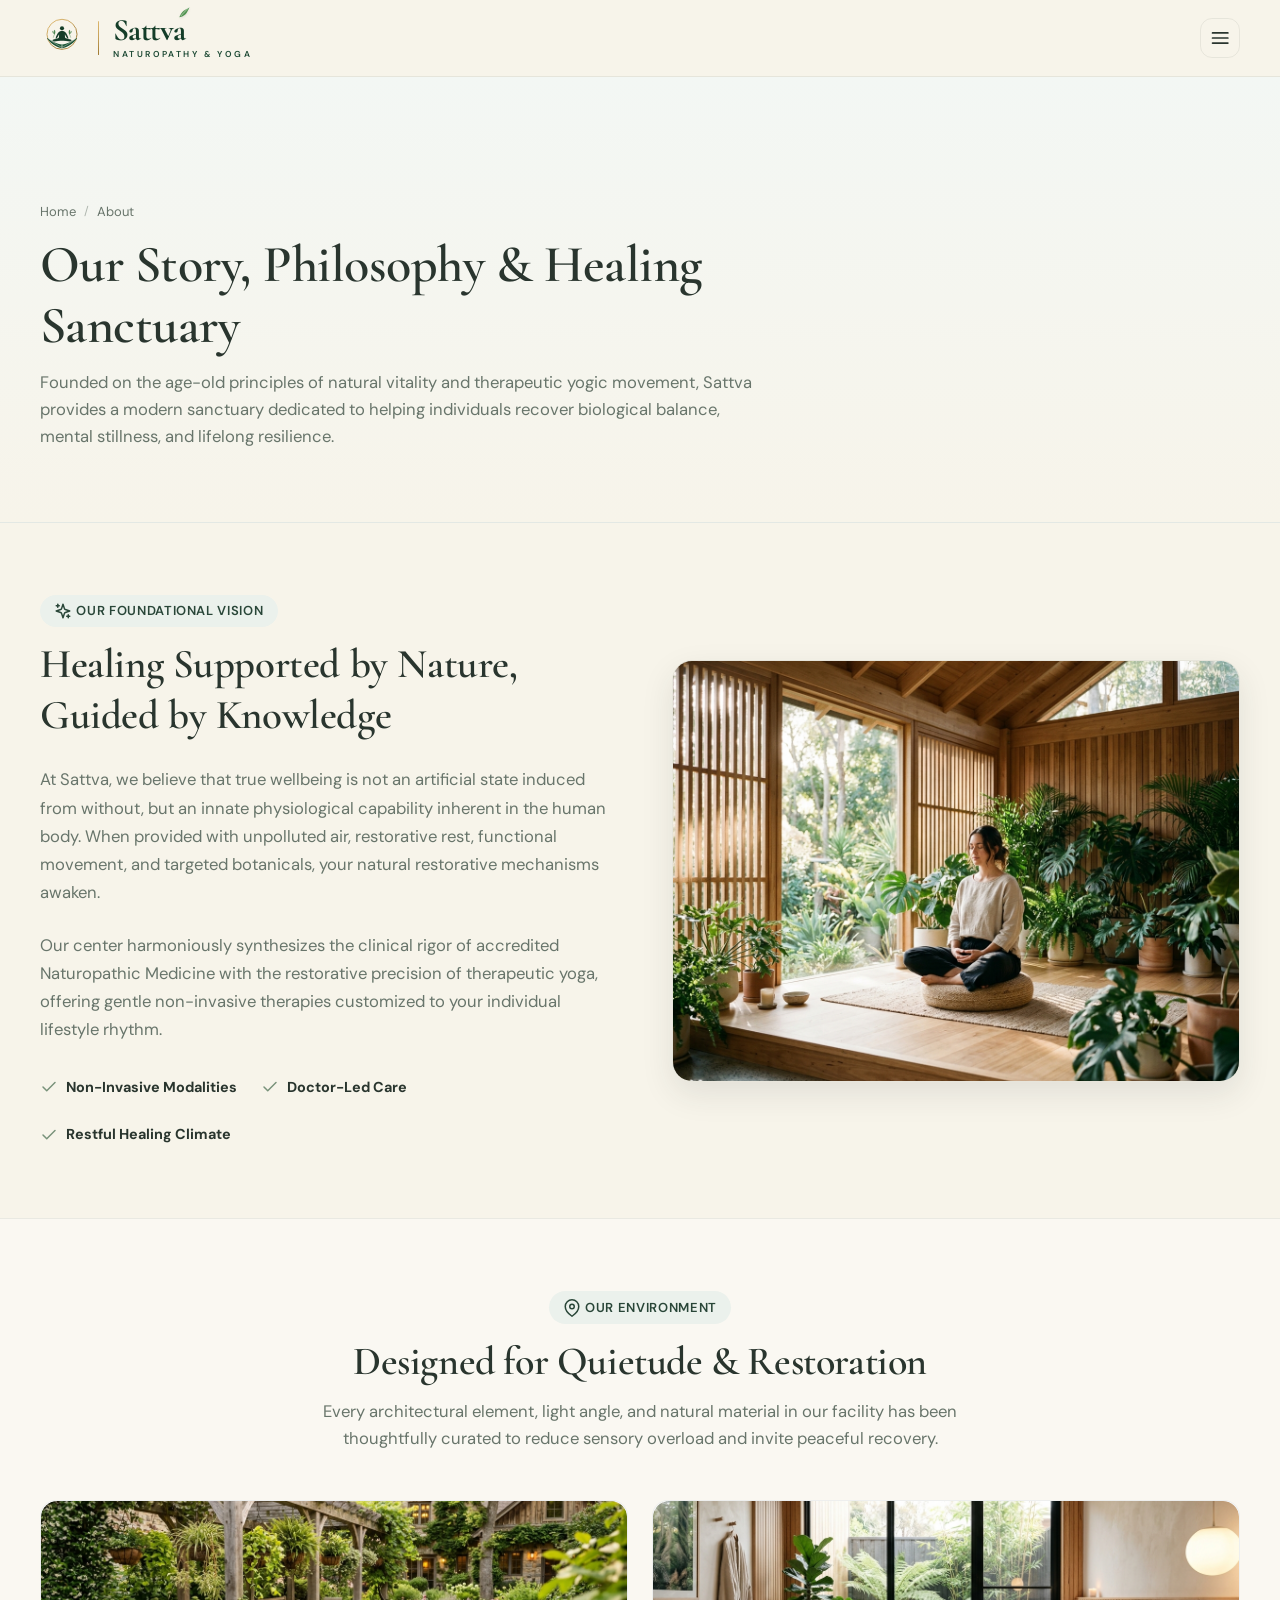
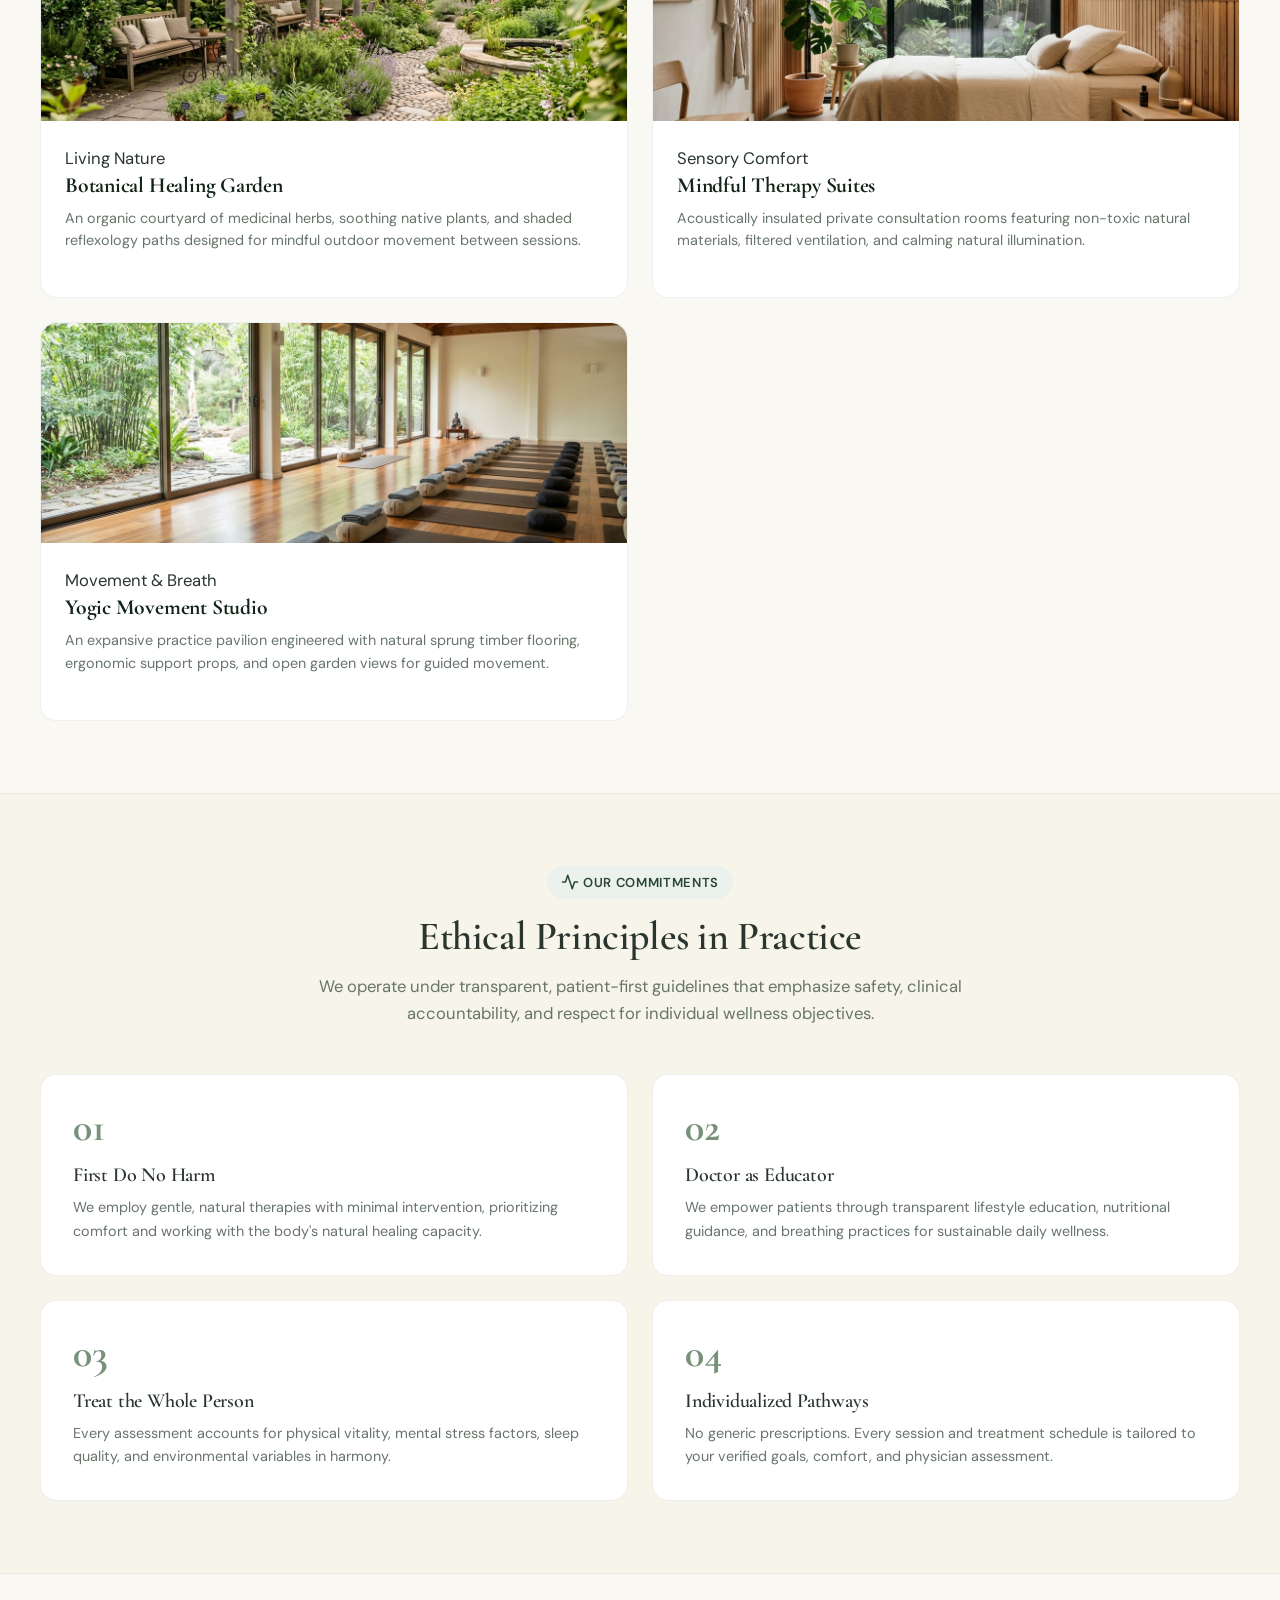
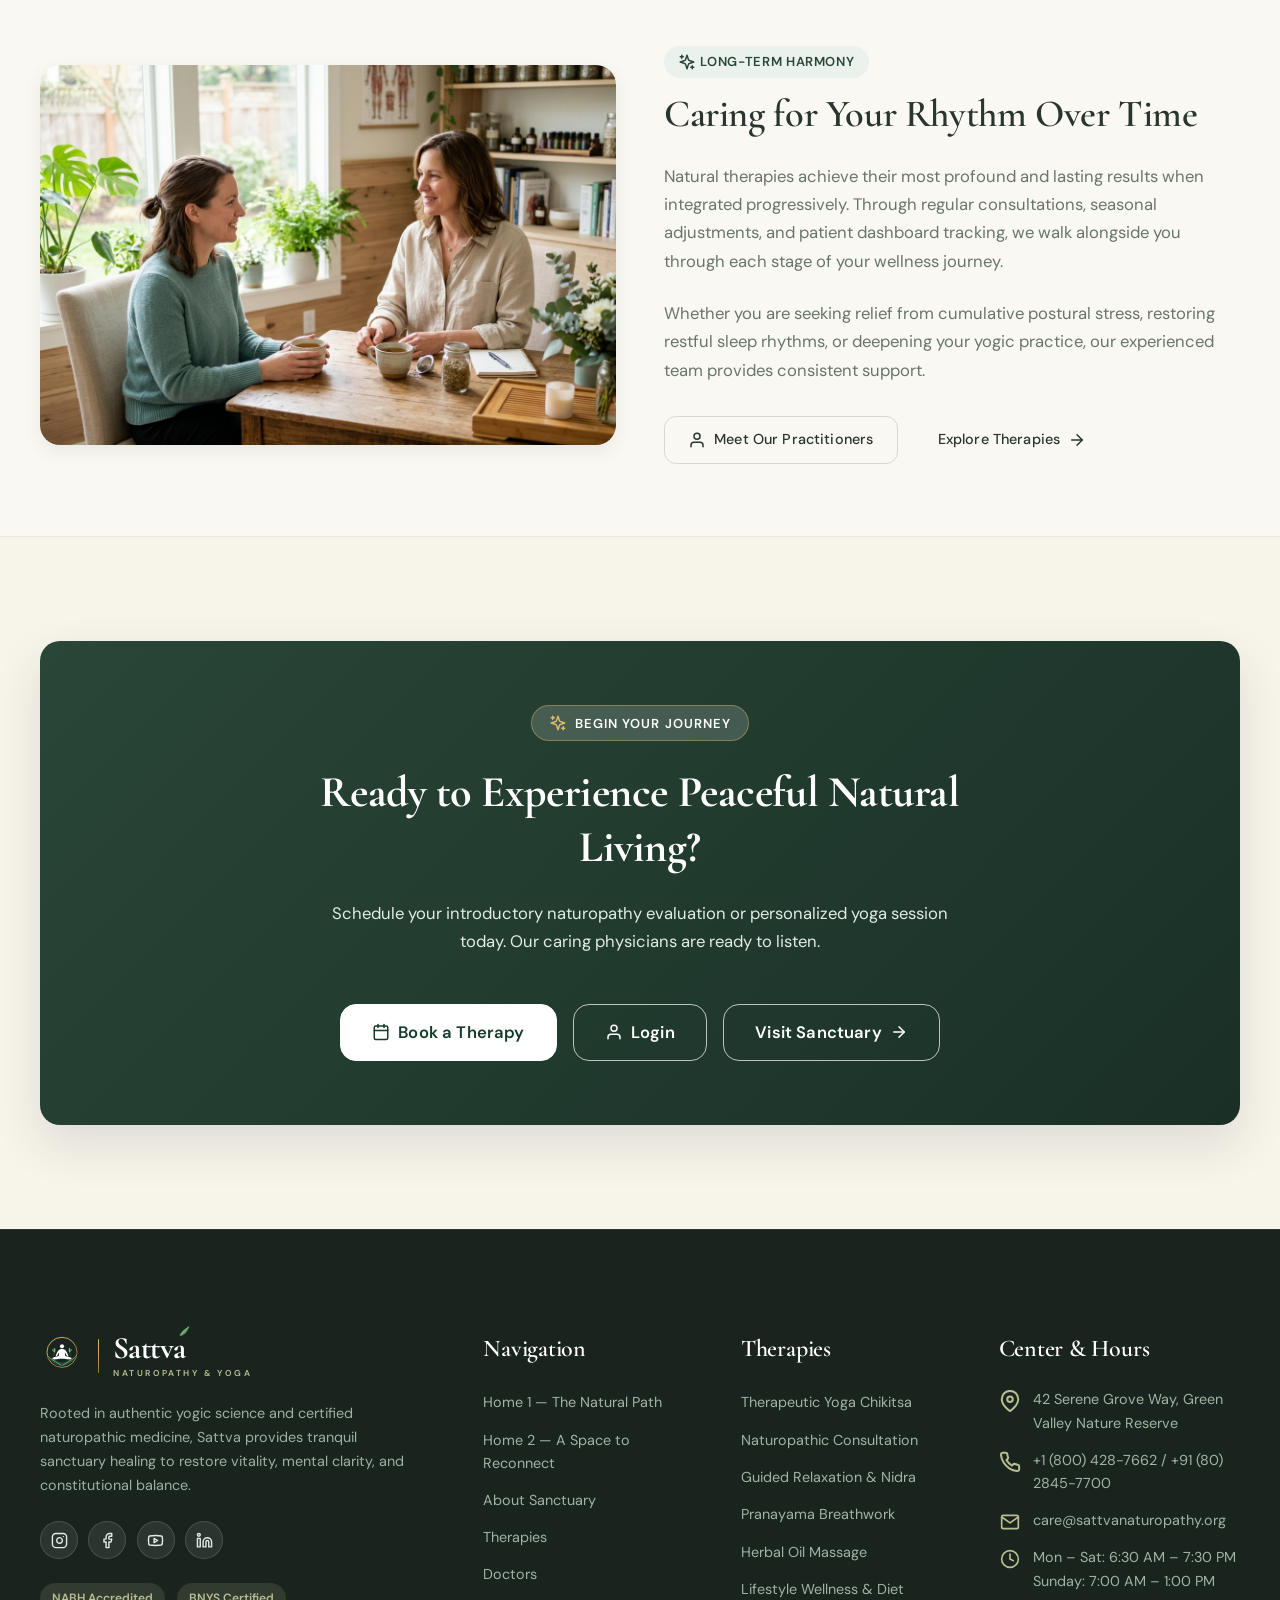
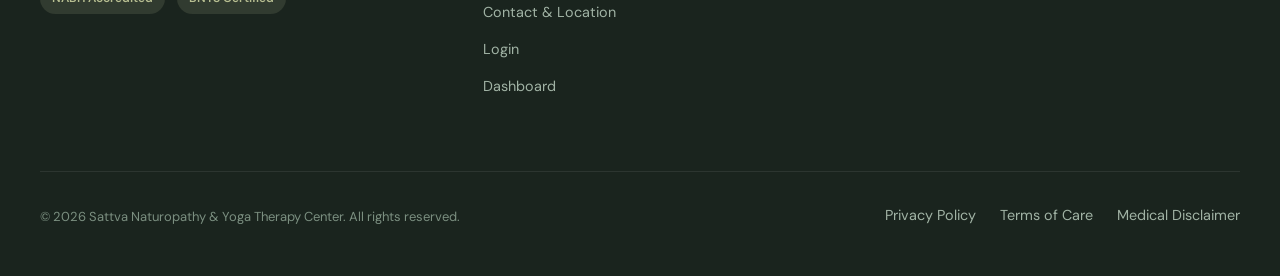
==== about.html @ 5cbb34ce "first commit" ====
<!DOCTYPE html>
<html lang="en" dir="ltr" data-theme="light">
<head>
  <meta charset="UTF-8">
  <meta name="viewport" content="width=device-width, initial-scale=1.0">
  <title>About Our Sanctuary & Philosophy | Sattva Naturopathy & Yoga Therapy</title>
  <meta name="description" content="Discover the foundational philosophy, natural healing environment, and clinical credentials of Sattva Naturopathy and Yoga Therapy Center.">
  <link rel="stylesheet" href="css/tokens.css">
  <link rel="stylesheet" href="css/base.css">
  <link rel="stylesheet" href="css/components.css">
</head>
<body>
  <!-- Sattva Brand Page Loader -->
  <div id="pageLoader" class="page-loader" role="status" aria-label="Loading Sattva Naturopathy &amp; Yoga">
    <div class="page-loader-inner">
      <div class="loader-pulse-aura" aria-hidden="true"></div>
      <div class="loader-emblem-wrap" aria-hidden="true">
        <svg class="loader-emblem" viewBox="0 0 120 120" fill="none" xmlns="http://www.w3.org/2000/svg" aria-hidden="true">
  <defs>
    <linearGradient id="about_load_gold" x1="15%" y1="0%" x2="85%" y2="100%">
      <stop offset="0%" stop-color="#DEB76C" />
      <stop offset="40%" stop-color="#C5A059" />
      <stop offset="75%" stop-color="#9E7832" />
      <stop offset="100%" stop-color="#C5A059" />
    </linearGradient>
    <linearGradient id="about_load_leafL" x1="0%" y1="100%" x2="100%" y2="0%">
      <stop offset="0%" stop-color="#123B26" />
      <stop offset="60%" stop-color="#1B5635" />
      <stop offset="100%" stop-color="#246E44" />
    </linearGradient>
    <linearGradient id="about_load_leafR" x1="100%" y1="100%" x2="0%" y2="0%">
      <stop offset="0%" stop-color="#123B26" />
      <stop offset="60%" stop-color="#1B5635" />
      <stop offset="100%" stop-color="#246E44" />
    </linearGradient>
  </defs>
  <circle cx="60" cy="50" r="41" stroke="url(#about_load_gold)" stroke-width="2.6" fill="none" />
  <g class="sattva-figure" fill="var(--sattva-forest, #143D28)">
    <circle cx="60" cy="33.5" r="5.6" />
    <path d="M 60 40.5 C 57.5 40.5 52 42.5 49 46.5 C 46.8 49.5 44 55.5 43 59 C 42 60.5 44.5 61.5 46 60 C 48 58 50.5 53.5 52 50 C 52.2 52.5 52 57.5 51 60 C 46 61.5 38.5 62.5 35 65 C 32.5 66.8 34.5 69.5 38.5 69.5 C 45 69.5 54 67.5 60 67.5 C 66 67.5 75 69.5 81.5 69.5 C 85.5 69.5 87.5 66.8 85 65 C 81.5 62.5 74 61.5 69 60 C 68 57.5 67.8 52.5 68 50 C 69.5 53.5 72 58 74 60 C 75.5 61.5 78 60.5 77 59 C 76 55.5 73.2 49.5 71 46.5 C 68 42.5 62.5 40.5 60 40.5 Z" />
  </g>
  <g class="sattva-sprout" fill="var(--sattva-sprout, #4E8752)">
    <path d="M 39 52 C 37 47 36 41 39.5 37.5 C 43 41 42.5 47 39 52 Z" />
    <path d="M 37.5 49 C 35 46.5 33 44 34 40.5 C 36.5 42.5 37.5 46 37.5 49 Z" />
    <path d="M 38.5 52 C 38 54 37 56 36.5 58" stroke="var(--sattva-sprout, #4E8752)" stroke-width="1.2" stroke-linecap="round" fill="none" />
  </g>
  <g class="sattva-sprout" fill="var(--sattva-sprout, #4E8752)">
    <path d="M 81 52 C 83 47 84 41 80.5 37.5 C 77 41 77.5 47 81 52 Z" />
    <path d="M 82.5 49 C 85 46.5 87 44 86 40.5 C 83.5 42.5 82.5 46 82.5 49 Z" />
    <path d="M 81.5 52 C 82 54 83 56 83.5 58" stroke="var(--sattva-sprout, #4E8752)" stroke-width="1.2" stroke-linecap="round" fill="none" />
  </g>
  <path d="M 60 88 C 51 86 33 80 20 62 C 18.5 60.5 20 59.5 21.5 60.5 C 31 67.5 46 76 60 78 C 58 82 59 86 60 88 Z" fill="url(#about_load_leafL)" />
  <path d="M 58 85 C 46 78 33 71 21.5 60.5" stroke="var(--sattva-vein, rgba(255,255,255,0.85))" stroke-width="1.2" stroke-linecap="round" fill="none" />
  <path d="M 40 73 C 44 71 47 69 49 68" stroke="var(--sattva-vein-sub, rgba(255,255,255,0.45))" stroke-width="0.8" stroke-linecap="round" fill="none" />
  <path d="M 33 67 C 36 65 39 64 42 63" stroke="var(--sattva-vein-sub, rgba(255,255,255,0.45))" stroke-width="0.8" stroke-linecap="round" fill="none" />
  <path d="M 60 88 C 69 86 87 80 100 62 C 101.5 60.5 100 59.5 98.5 60.5 C 89 67.5 74 76 60 78 C 62 82 61 86 60 88 Z" fill="url(#about_load_leafR)" />
  <path d="M 62 85 C 74 78 87 71 98.5 60.5" stroke="var(--sattva-vein, rgba(255,255,255,0.85))" stroke-width="1.2" stroke-linecap="round" fill="none" />
  <path d="M 80 73 C 76 71 73 69 71 68" stroke="var(--sattva-vein-sub, rgba(255,255,255,0.45))" stroke-width="0.8" stroke-linecap="round" fill="none" />
  <path d="M 87 67 C 84 65 81 64 78 63" stroke="var(--sattva-vein-sub, rgba(255,255,255,0.45))" stroke-width="0.8" stroke-linecap="round" fill="none" />
</svg>
      </div>
      <div class="loader-brand">
        <span class="loader-brand-title">Sattv<span class="sattva-leaf-accent-wrap">a<svg class="sattva-leaf-accent" viewBox="0 0 24 24" fill="none" aria-hidden="true"><path d="M3 21 C3 21 5 12 14 7 C 19 4 22 2 22 2 C 22 2 20 7 17 12 C 12 20 3 21 3 21 Z" fill="var(--sattva-leaf-accent, #4E8752)" /><path d="M6 18 C 9 14 15 9 20 3" stroke="rgba(255,255,255,0.75)" stroke-width="1.2" stroke-linecap="round" /></svg></span></span>
        <span class="loader-brand-subtitle">NATUROPATHY &amp; YOGA</span>
      </div>
      <div class="loader-progress-track" aria-hidden="true">
        <div class="loader-progress-bar"></div>
      </div>
    </div>
  </div>


  <!-- SITE HEADER / NAVBAR -->
  <header class="site-header">
    <div class="container">
      <nav class="navbar" aria-label="Main Navigation">
        <!-- Logo Left -->
        <a href="index.html" class="nav-brand" aria-label="Sattva NATUROPATHY & YOGA">
          <svg class="nav-brand-logo sattva-emblem" viewBox="0 0 120 120" fill="none" xmlns="http://www.w3.org/2000/svg" aria-hidden="true">
  <defs>
    <linearGradient id="about_nav_gold" x1="15%" y1="0%" x2="85%" y2="100%">
      <stop offset="0%" stop-color="#DEB76C" />
      <stop offset="40%" stop-color="#C5A059" />
      <stop offset="75%" stop-color="#9E7832" />
      <stop offset="100%" stop-color="#C5A059" />
    </linearGradient>
    <linearGradient id="about_nav_leafL" x1="0%" y1="100%" x2="100%" y2="0%">
      <stop offset="0%" stop-color="#123B26" />
      <stop offset="60%" stop-color="#1B5635" />
      <stop offset="100%" stop-color="#246E44" />
    </linearGradient>
    <linearGradient id="about_nav_leafR" x1="100%" y1="100%" x2="0%" y2="0%">
      <stop offset="0%" stop-color="#123B26" />
      <stop offset="60%" stop-color="#1B5635" />
      <stop offset="100%" stop-color="#246E44" />
    </linearGradient>
  </defs>
  <circle cx="60" cy="50" r="41" stroke="url(#about_nav_gold)" stroke-width="2.6" fill="none" />
  <g class="sattva-figure" fill="var(--sattva-forest, #143D28)">
    <circle cx="60" cy="33.5" r="5.6" />
    <path d="M 60 40.5 C 57.5 40.5 52 42.5 49 46.5 C 46.8 49.5 44 55.5 43 59 C 42 60.5 44.5 61.5 46 60 C 48 58 50.5 53.5 52 50 C 52.2 52.5 52 57.5 51 60 C 46 61.5 38.5 62.5 35 65 C 32.5 66.8 34.5 69.5 38.5 69.5 C 45 69.5 54 67.5 60 67.5 C 66 67.5 75 69.5 81.5 69.5 C 85.5 69.5 87.5 66.8 85 65 C 81.5 62.5 74 61.5 69 60 C 68 57.5 67.8 52.5 68 50 C 69.5 53.5 72 58 74 60 C 75.5 61.5 78 60.5 77 59 C 76 55.5 73.2 49.5 71 46.5 C 68 42.5 62.5 40.5 60 40.5 Z" />
  </g>
  <g class="sattva-sprout" fill="var(--sattva-sprout, #4E8752)">
    <path d="M 39 52 C 37 47 36 41 39.5 37.5 C 43 41 42.5 47 39 52 Z" />
    <path d="M 37.5 49 C 35 46.5 33 44 34 40.5 C 36.5 42.5 37.5 46 37.5 49 Z" />
    <path d="M 38.5 52 C 38 54 37 56 36.5 58" stroke="var(--sattva-sprout, #4E8752)" stroke-width="1.2" stroke-linecap="round" fill="none" />
  </g>
  <g class="sattva-sprout" fill="var(--sattva-sprout, #4E8752)">
    <path d="M 81 52 C 83 47 84 41 80.5 37.5 C 77 41 77.5 47 81 52 Z" />
    <path d="M 82.5 49 C 85 46.5 87 44 86 40.5 C 83.5 42.5 82.5 46 82.5 49 Z" />
    <path d="M 81.5 52 C 82 54 83 56 83.5 58" stroke="var(--sattva-sprout, #4E8752)" stroke-width="1.2" stroke-linecap="round" fill="none" />
  </g>
  <path d="M 60 88 C 51 86 33 80 20 62 C 18.5 60.5 20 59.5 21.5 60.5 C 31 67.5 46 76 60 78 C 58 82 59 86 60 88 Z" fill="url(#about_nav_leafL)" />
  <path d="M 58 85 C 46 78 33 71 21.5 60.5" stroke="var(--sattva-vein, rgba(255,255,255,0.85))" stroke-width="1.2" stroke-linecap="round" fill="none" />
  <path d="M 40 73 C 44 71 47 69 49 68" stroke="var(--sattva-vein-sub, rgba(255,255,255,0.45))" stroke-width="0.8" stroke-linecap="round" fill="none" />
  <path d="M 33 67 C 36 65 39 64 42 63" stroke="var(--sattva-vein-sub, rgba(255,255,255,0.45))" stroke-width="0.8" stroke-linecap="round" fill="none" />
  <path d="M 60 88 C 69 86 87 80 100 62 C 101.5 60.5 100 59.5 98.5 60.5 C 89 67.5 74 76 60 78 C 62 82 61 86 60 88 Z" fill="url(#about_nav_leafR)" />
  <path d="M 62 85 C 74 78 87 71 98.5 60.5" stroke="var(--sattva-vein, rgba(255,255,255,0.85))" stroke-width="1.2" stroke-linecap="round" fill="none" />
  <path d="M 80 73 C 76 71 73 69 71 68" stroke="var(--sattva-vein-sub, rgba(255,255,255,0.45))" stroke-width="0.8" stroke-linecap="round" fill="none" />
  <path d="M 87 67 C 84 65 81 64 78 63" stroke="var(--sattva-vein-sub, rgba(255,255,255,0.45))" stroke-width="0.8" stroke-linecap="round" fill="none" />
</svg>
          <span class="sattva-divider" aria-hidden="true"></span>
          <div class="nav-brand-text">
            <span class="nav-brand-title">Sattv<span class="sattva-leaf-accent-wrap">a<svg class="sattva-leaf-accent" viewBox="0 0 24 24" fill="none" aria-hidden="true"><path d="M3 21 C3 21 5 12 14 7 C 19 4 22 2 22 2 C 22 2 20 7 17 12 C 12 20 3 21 3 21 Z" fill="var(--sattva-leaf-accent, #4E8752)" /><path d="M6 18 C 9 14 15 9 20 3" stroke="rgba(255,255,255,0.75)" stroke-width="1.2" stroke-linecap="round" /></svg></span></span>
            <span class="nav-brand-subtitle">NATUROPATHY &amp; YOGA</span>
          </div>
        </a>

        <!-- Desktop Navigation Links -->
        <ul class="nav-menu">
          <li class="nav-item nav-dropdown">
            <button class="nav-link dropdown-toggle " aria-expanded="false" aria-haspopup="true">
              <span>Home</span>
              <span class="dropdown-arrow" data-icon="chevronDown"></span>
            </button>
            <div class="dropdown-menu">
              <a href="index.html" class="dropdown-item ">Home 1 — The Natural Path</a>
              <a href="home-2.html" class="dropdown-item ">Home 2 — A Space to Reconnect</a>
            </div>
          </li>
          <li class="nav-item">
            <a href="about.html" class="nav-link active">About</a>
          </li>
          <li class="nav-item">
            <a href="therapies.html" class="nav-link ">Therapies</a>
          </li>
          <li class="nav-item">
            <a href="doctors.html" class="nav-link ">Doctors</a>
          </li>
          <li class="nav-item">
            <a href="contact.html" class="nav-link ">Contact</a>
          </li>
          <li class="nav-item">
            <a href="dashboard.html" class="nav-link">Dashboard</a>
          </li>
        </ul>

        <!-- Nav Controls & Actions -->
        <div class="nav-actions">
          <!-- RTL Toggle Button (Desktop only) -->
          <button class="btn-icon rtl-toggle" data-action="toggle-dir" aria-label="Toggle Direction" title="Toggle RTL/LTR">
            <span class="rtl-label" style="font-size: 0.72rem; font-weight: 700; letter-spacing: 0.05em;">RTL</span>
          </button>

          <!-- Light/Dark Mode Toggle Button (Desktop only) -->
          <button class="btn-icon theme-toggle theme-btn" data-action="toggle-theme" aria-label="Toggle Theme" title="Toggle Light/Dark Mode">
            <span class="theme-icon" data-icon="moon"></span>
          </button>

          <!-- Secondary Login Button next to Main CTA -->
          <a href="login.html" class="btn btn-outline btn-sm nav-login-btn">
            <span data-icon="user"></span>
            <span>Login</span>
          </a>

          <!-- Primary CTA Button -->
          <a href="dashboard.html#book" class="btn btn-primary btn-sm nav-cta">
            <span data-icon="calendar"></span>
            <span>Book a Therapy</span>
          </a>

          <!-- Hamburger Toggle Button (Mobile & Tablet) -->
          <button class="btn-icon mobile-nav-toggle" data-action="open-mobile-nav" aria-label="Open Navigation Menu">
            <span data-icon="menu"></span>
          </button>
        </div>
      </nav>
    </div>
  </header>

  <!-- Mobile & iPad Navigation Drawer -->
  <div class="mobile-drawer-overlay" id="mobileDrawer" aria-hidden="true">
    <aside class="mobile-drawer" aria-label="Navigation Menu">
      <div class="mobile-drawer-header">
        <a href="index.html" class="nav-brand" aria-label="Sattva NATUROPATHY &amp; YOGA">
          <svg class="nav-brand-logo sattva-emblem" viewBox="0 0 120 120" fill="none" xmlns="http://www.w3.org/2000/svg" aria-hidden="true">
  <defs>
    <linearGradient id="abt_draw_gold" x1="15%" y1="0%" x2="85%" y2="100%">
      <stop offset="0%" stop-color="#DEB76C" />
      <stop offset="40%" stop-color="#C5A059" />
      <stop offset="75%" stop-color="#9E7832" />
      <stop offset="100%" stop-color="#C5A059" />
    </linearGradient>
    <linearGradient id="abt_draw_leafL" x1="0%" y1="100%" x2="100%" y2="0%">
      <stop offset="0%" stop-color="#123B26" />
      <stop offset="60%" stop-color="#1B5635" />
      <stop offset="100%" stop-color="#246E44" />
    </linearGradient>
    <linearGradient id="abt_draw_leafR" x1="100%" y1="100%" x2="0%" y2="0%">
      <stop offset="0%" stop-color="#123B26" />
      <stop offset="60%" stop-color="#1B5635" />
      <stop offset="100%" stop-color="#246E44" />
    </linearGradient>
  </defs>
  <circle cx="60" cy="50" r="41" stroke="url(#abt_draw_gold)" stroke-width="2.6" fill="none" />
  <g class="sattva-figure" fill="var(--sattva-forest, #143D28)">
    <circle cx="60" cy="33.5" r="5.6" />
    <path d="M 60 40.5 C 57.5 40.5 52 42.5 49 46.5 C 46.8 49.5 44 55.5 43 59 C 42 60.5 44.5 61.5 46 60 C 48 58 50.5 53.5 52 50 C 52.2 52.5 52 57.5 51 60 C 46 61.5 38.5 62.5 35 65 C 32.5 66.8 34.5 69.5 38.5 69.5 C 45 69.5 54 67.5 60 67.5 C 66 67.5 75 69.5 81.5 69.5 C 85.5 69.5 87.5 66.8 85 65 C 81.5 62.5 74 61.5 69 60 C 68 57.5 67.8 52.5 68 50 C 69.5 53.5 72 58 74 60 C 75.5 61.5 78 60.5 77 59 C 76 55.5 73.2 49.5 71 46.5 C 68 42.5 62.5 40.5 60 40.5 Z" />
  </g>
  <g class="sattva-sprout" fill="var(--sattva-sprout, #4E8752)">
    <path d="M 39 52 C 37 47 36 41 39.5 37.5 C 43 41 42.5 47 39 52 Z" />
    <path d="M 37.5 49 C 35 46.5 33 44 34 40.5 C 36.5 42.5 37.5 46 37.5 49 Z" />
    <path d="M 38.5 52 C 38 54 37 56 36.5 58" stroke="var(--sattva-sprout, #4E8752)" stroke-width="1.2" stroke-linecap="round" fill="none" />
  </g>
  <g class="sattva-sprout" fill="var(--sattva-sprout, #4E8752)">
    <path d="M 81 52 C 83 47 84 41 80.5 37.5 C 77 41 77.5 47 81 52 Z" />
    <path d="M 82.5 49 C 85 46.5 87 44 86 40.5 C 83.5 42.5 82.5 46 82.5 49 Z" />
    <path d="M 81.5 52 C 82 54 83 56 83.5 58" stroke="var(--sattva-sprout, #4E8752)" stroke-width="1.2" stroke-linecap="round" fill="none" />
  </g>
  <path d="M 60 88 C 51 86 33 80 20 62 C 18.5 60.5 20 59.5 21.5 60.5 C 31 67.5 46 76 60 78 C 58 82 59 86 60 88 Z" fill="url(#abt_draw_leafL)" />
  <path d="M 58 85 C 46 78 33 71 21.5 60.5" stroke="var(--sattva-vein, rgba(255,255,255,0.85))" stroke-width="1.2" stroke-linecap="round" fill="none" />
  <path d="M 40 73 C 44 71 47 69 49 68" stroke="var(--sattva-vein-sub, rgba(255,255,255,0.45))" stroke-width="0.8" stroke-linecap="round" fill="none" />
  <path d="M 33 67 C 36 65 39 64 42 63" stroke="var(--sattva-vein-sub, rgba(255,255,255,0.45))" stroke-width="0.8" stroke-linecap="round" fill="none" />
  <path d="M 60 88 C 69 86 87 80 100 62 C 101.5 60.5 100 59.5 98.5 60.5 C 89 67.5 74 76 60 78 C 62 82 61 86 60 88 Z" fill="url(#abt_draw_leafR)" />
  <path d="M 62 85 C 74 78 87 71 98.5 60.5" stroke="var(--sattva-vein, rgba(255,255,255,0.85))" stroke-width="1.2" stroke-linecap="round" fill="none" />
  <path d="M 80 73 C 76 71 73 69 71 68" stroke="var(--sattva-vein-sub, rgba(255,255,255,0.45))" stroke-width="0.8" stroke-linecap="round" fill="none" />
  <path d="M 87 67 C 84 65 81 64 78 63" stroke="var(--sattva-vein-sub, rgba(255,255,255,0.45))" stroke-width="0.8" stroke-linecap="round" fill="none" />
</svg>
          <span class="sattva-divider" aria-hidden="true"></span>
          <div class="nav-brand-text">
            <span class="nav-brand-title">Sattv<span class="sattva-leaf-accent-wrap">a<svg class="sattva-leaf-accent" viewBox="0 0 24 24" fill="none" aria-hidden="true"><path d="M3 21 C3 21 5 12 14 7 C 19 4 22 2 22 2 C 22 2 20 7 17 12 C 12 20 3 21 3 21 Z" fill="var(--sattva-leaf-accent, #4E8752)" /><path d="M6 18 C 9 14 15 9 20 3" stroke="rgba(255,255,255,0.75)" stroke-width="1.2" stroke-linecap="round" /></svg></span></span>
            <span class="nav-brand-subtitle">NATUROPATHY &amp; YOGA</span>
          </div>
        </a>
        <!-- Mobile Drawer Header Actions (RTL, Theme & Close matching Desktop Nav Controls) -->
        <div class="mobile-drawer-actions">
          <button class="btn-icon rtl-toggle" data-action="toggle-dir" aria-label="Toggle Direction" title="Toggle RTL/LTR">
            <span class="rtl-label" style="font-size: 0.72rem; font-weight: 700; letter-spacing: 0.05em;">RTL</span>
          </button>
          <button class="btn-icon theme-toggle theme-btn" data-action="toggle-theme" aria-label="Toggle Theme" title="Toggle Light/Dark Mode">
            <span class="theme-icon" data-icon="moon"></span>
          </button>
          <button class="btn-icon" data-action="close-mobile-nav" aria-label="Close menu">
            <span data-icon="x"></span>
          </button>
        </div>
      </div>
      <div class="mobile-drawer-body">

        <ul class="mobile-drawer-links">
          <li class="mobile-drawer-item mobile-drawer-dropdown">
            <button class="mobile-drawer-link mobile-dropdown-toggle " data-home-parent aria-expanded="false" style="display: flex; justify-content: space-between; align-items: center; width: 100%;">
              <span>Home</span>
              <span class="dropdown-arrow" data-icon="chevronDown"></span>
            </button>
            <div class="mobile-sublinks mobile-dropdown-content" style="display: none;">
              <a href="index.html" class="mobile-sublink ">Home 1 — The Natural Path</a>
              <a href="home-2.html" class="mobile-sublink ">Home 2 — A Space to Reconnect</a>
            </div>
          </li>
          <li class="mobile-drawer-item">
            <a href="about.html" class="mobile-drawer-link active">About</a>
          </li>
          <li class="mobile-drawer-item">
            <a href="therapies.html" class="mobile-drawer-link ">Therapies</a>
          </li>
          <li class="mobile-drawer-item">
            <a href="doctors.html" class="mobile-drawer-link ">Doctors</a>
          </li>
          <li class="mobile-drawer-item">
            <a href="contact.html" class="mobile-drawer-link ">Contact</a>
          </li>
          <li class="mobile-drawer-item">
            <a href="dashboard.html" class="mobile-drawer-link">Dashboard</a>
          </li>
        </ul>

        <div style="margin-top: auto; padding-top: 1rem; display: flex; flex-direction: column; gap: 0.65rem;">
          <a href="login.html" class="btn btn-outline" style="width: 100%;">
            <span data-icon="user"></span>
            <span>Login</span>
          </a>
          <a href="dashboard.html#book" class="btn btn-primary" style="width: 100%;">
            <span data-icon="calendar"></span>
            <span>Book a Therapy</span>
          </a>
        </div>
      </div>
    </aside>
  </div>

  <main>
    <!-- SECTION 1: PAGE INTRO (Exact matching height & spacing) -->
    <section class="page-intro">
      <div class="container">
        <div class="page-intro-inner">
          <nav class="breadcrumb-nav" aria-label="Breadcrumb">
            <span class="breadcrumb-item"><a href="index.html">Home</a></span>
            <span class="breadcrumb-separator">&sol;</span>
            <span class="breadcrumb-item" aria-current="page">About</span>
          </nav>
          <h1 class="page-intro-title">Our Story, Philosophy & Healing Sanctuary</h1>
          <p class="page-intro-desc">
            Founded on the age-old principles of natural vitality and therapeutic yogic movement, Sattva provides a modern sanctuary dedicated to helping individuals recover biological balance, mental stillness, and lifelong resilience.
          </p>
        </div>
      </div>
    </section>

    <!-- SECTION 2: PHILOSOPHY & SCIENTIFIC NATUROPATHY -->
    <section class="section">
      <div class="container">
        <div style="display: grid; grid-template-columns: repeat(auto-fit, minmax(min(280px, 100%), 1fr)); gap: clamp(2rem, 5vw, 4rem); align-items: center;">
          <div>
            <div class="section-tag">
              <span data-icon="sparkles"></span>
              <span>Our Foundational Vision</span>
            </div>
            <h2 style="font-size: clamp(1.85rem, 3.2vw, 2.6rem); margin-bottom: var(--space-md);">Healing Supported by Nature, Guided by Knowledge</h2>
            <p style="font-size: var(--text-base); line-height: 1.7; margin-bottom: var(--space-md);">
              At Sattva, we believe that true wellbeing is not an artificial state induced from without, but an innate physiological capability inherent in the human body. When provided with unpolluted air, restorative rest, functional movement, and targeted botanicals, your natural restorative mechanisms awaken.
            </p>
            <p style="font-size: var(--text-base); line-height: 1.7; margin-bottom: var(--space-lg);">
              Our center harmoniously synthesizes the clinical rigor of accredited Naturopathic Medicine with the restorative precision of therapeutic yoga, offering gentle non-invasive therapies customized to your individual lifestyle rhythm.
            </p>
            <div style="display: flex; gap: 1.5rem; flex-wrap: wrap;">
              <div style="display: flex; align-items: center; gap: 0.5rem;">
                <span data-icon="check" style="color: var(--color-sage);"></span>
                <strong style="font-size: var(--text-sm);">Non-Invasive Modalities</strong>
              </div>
              <div style="display: flex; align-items: center; gap: 0.5rem;">
                <span data-icon="check" style="color: var(--color-sage);"></span>
                <strong style="font-size: var(--text-sm);">Doctor-Led Care</strong>
              </div>
              <div style="display: flex; align-items: center; gap: 0.5rem;">
                <span data-icon="check" style="color: var(--color-sage);"></span>
                <strong style="font-size: var(--text-sm);">Restful Healing Climate</strong>
              </div>
            </div>
          </div>

          <div>
            <div style="border-radius: var(--radius-xl); overflow: hidden; box-shadow: var(--shadow-lg); border: 1px solid var(--color-border-subtle);">
              <img src="assets/images/about-philosophy-generated.jpg" alt="Mindful meditation in sunlit pavilion surrounded by lush greenery" style="width: 100%; height: 420px; object-fit: cover;">
            </div>
          </div>
        </div>
      </div>
    </section>

    <!-- SECTION 3: THE SANCTUARY ENVIRONMENT -->
    <section class="section" style="background-color: var(--color-bg-surface-subtle); border-top: 1px solid var(--color-border-subtle); border-bottom: 1px solid var(--color-border-subtle);">
      <div class="container">
        <div class="section-title-wrap">
          <div class="section-tag">
            <span data-icon="mapPin"></span>
            <span>Our Environment</span>
          </div>
          <h2 class="section-title">Designed for Quietude & Restoration</h2>
          <p class="section-subtitle">
            Every architectural element, light angle, and natural material in our facility has been thoughtfully curated to reduce sensory overload and invite peaceful recovery.
          </p>
        </div>

        <div class="grid-3">
          <article class="card">
            <div class="card-media">
              <img src="assets/images/about-garden-generated.jpg" alt="Botanical healing garden courtyard with medicinal herbs and stone pathway" class="card-img">
            </div>
            <div class="card-body">
              <span class="card-tag">Living Nature</span>
              <h3 class="card-title">Botanical Healing Garden</h3>
              <p class="card-desc">
                An organic courtyard of medicinal herbs, soothing native plants, and shaded reflexology paths designed for mindful outdoor movement between sessions.
              </p>
            </div>
          </article>

          <article class="card">
            <div class="card-media">
              <img src="assets/images/about-therapy-room-generated.jpg" alt="Minimalist holistic therapy suite with natural wood accents and linen treatment bed" class="card-img">
            </div>
            <div class="card-body">
              <span class="card-tag">Sensory Comfort</span>
              <h3 class="card-title">Mindful Therapy Suites</h3>
              <p class="card-desc">
                Acoustically insulated private consultation rooms featuring non-toxic natural materials, filtered ventilation, and calming natural illumination.
              </p>
            </div>
          </article>

          <article class="card">
            <div class="card-media">
              <img src="assets/images/about-yoga-studio-generated.jpg" alt="Spacious yogic movement shala with hardwood flooring and garden view" class="card-img">
            </div>
            <div class="card-body">
              <span class="card-tag">Movement & Breath</span>
              <h3 class="card-title">Yogic Movement Studio</h3>
              <p class="card-desc">
                An expansive practice pavilion engineered with natural sprung timber flooring, ergonomic support props, and open garden views for guided movement.
              </p>
            </div>
          </article>
        </div>
      </div>
    </section>

    <!-- SECTION 4: CLINICAL INTEGRITY & ETHICAL PILLARS -->
    <section class="section">
      <div class="container">
        <div class="section-title-wrap">
          <div class="section-tag">
            <span data-icon="activity"></span>
            <span>Our Commitments</span>
          </div>
          <h2 class="section-title">Ethical Principles in Practice</h2>
          <p class="section-subtitle">
            We operate under transparent, patient-first guidelines that emphasize safety, clinical accountability, and respect for individual wellness objectives.
          </p>
        </div>

        <div class="process-grid">
          <div class="process-card">
            <div class="process-step-num">01</div>
            <h3 class="process-card-title">First Do No Harm</h3>
            <p class="process-card-desc">
              We employ gentle, natural therapies with minimal intervention, prioritizing comfort and working with the body's natural healing capacity.
            </p>
          </div>

          <div class="process-card">
            <div class="process-step-num">02</div>
            <h3 class="process-card-title">Doctor as Educator</h3>
            <p class="process-card-desc">
              We empower patients through transparent lifestyle education, nutritional guidance, and breathing practices for sustainable daily wellness.
            </p>
          </div>

          <div class="process-card">
            <div class="process-step-num">03</div>
            <h3 class="process-card-title">Treat the Whole Person</h3>
            <p class="process-card-desc">
              Every assessment accounts for physical vitality, mental stress factors, sleep quality, and environmental variables in harmony.
            </p>
          </div>

          <div class="process-card">
            <div class="process-step-num">04</div>
            <h3 class="process-card-title">Individualized Pathways</h3>
            <p class="process-card-desc">
              No generic prescriptions. Every session and treatment schedule is tailored to your verified goals, comfort, and physician assessment.
            </p>
          </div>
        </div>
      </div>
    </section>

    <!-- SECTION 5: THE PATIENT CARE JOURNEY -->
    <section class="section" style="background-color: var(--color-bg-surface-subtle); border-top: 1px solid var(--color-border-subtle); border-bottom: 1px solid var(--color-border-subtle);">
      <div class="container">
        <div style="display: grid; grid-template-columns: repeat(auto-fit, minmax(min(260px, 100%), 1fr)); gap: clamp(1.5rem, 4vw, 3rem); align-items: center;">
          <div style="border-radius: var(--radius-xl); overflow: hidden; box-shadow: var(--shadow-md);">
            <img src="assets/images/about-journey-generated.jpg" alt="Holistic practitioner conducting calm personal consultation with patient" style="width: 100%; height: 380px; object-fit: cover;">
          </div>
          <div>
            <div class="section-tag">
              <span data-icon="sparkles"></span>
              <span>Long-Term Harmony</span>
            </div>
            <h2 style="font-size: clamp(1.75rem, 3vw, 2.4rem); margin-bottom: var(--space-md);">Caring for Your Rhythm Over Time</h2>
            <p style="font-size: var(--text-base); line-height: 1.7; margin-bottom: var(--space-md);">
              Natural therapies achieve their most profound and lasting results when integrated progressively. Through regular consultations, seasonal adjustments, and patient dashboard tracking, we walk alongside you through each stage of your wellness journey.
            </p>
            <p style="font-size: var(--text-base); line-height: 1.7; margin-bottom: var(--space-lg);">
              Whether you are seeking relief from cumulative postural stress, restoring restful sleep rhythms, or deepening your yogic practice, our experienced team provides consistent support.
            </p>
            <div style="display: flex; gap: 1rem; flex-wrap: wrap;">
              <a href="doctors.html" class="btn btn-outline">
                <span data-icon="user"></span>
                <span>Meet Our Practitioners</span>
              </a>
              <a href="therapies.html" class="btn btn-ghost">
                <span>Explore Therapies</span>
                <span data-icon="arrowRight" class="rtl-flip"></span>
              </a>
            </div>
          </div>
        </div>
      </div>
    </section>

    <!-- SECTION 6: CLOSING CTA SECTION -->
    <section class="section-lg">
      <div class="container">
        <div class="cta-box-h1">
          <div class="cta-content" style="max-width: 720px; margin-inline: auto; text-align: center;">
            <span class="cta-badge" style="display: inline-flex; align-items: center; justify-content: center; gap: 0.5rem; padding: 0.4rem 1.1rem; border-radius: var(--radius-pill); background: rgba(255, 255, 255, 0.16); border: 1px solid rgba(222, 183, 108, 0.4); font-size: var(--text-xs); font-weight: 600; text-transform: uppercase; letter-spacing: 0.08em; margin-bottom: var(--space-md); color: #FFFFFF !important;">
              <span data-icon="sparkles" style="color: #DEB76C !important;"></span>
              <span>Begin Your Journey</span>
            </span>
            <h2 class="cta-title" style="color: #FFFFFF !important; font-size: clamp(1.85rem, 3.5vw, 2.75rem); margin-bottom: var(--space-md); line-height: 1.25; font-family: var(--font-heading); font-weight: 700;">
              Ready to Experience Peaceful Natural Living?
            </h2>
            <p class="cta-desc" style="color: #E2ECE5 !important; font-size: var(--text-base); margin-bottom: var(--space-xl); line-height: 1.7; max-width: 60ch; margin-inline: auto;">
              Schedule your introductory naturopathy evaluation or personalized yoga session today. Our caring physicians are ready to listen.
            </p>
            <div class="cta-actions" style="display: flex; gap: var(--space-sm); justify-content: center; flex-wrap: wrap;">
              <a href="dashboard.html" class="btn btn-secondary btn-lg">
                <span data-icon="calendar"></span>
                <span>Book a Therapy</span>
              </a>
              <a href="login.html" class="btn btn-outline btn-lg">
                <span data-icon="user"></span>
                <span>Login</span>
              </a>
              <a href="contact.html" class="btn btn-outline btn-lg">
                <span>Visit Sanctuary</span>
                <span data-icon="arrowRight" class="rtl-flip"></span>
              </a>
            </div>
          </div>
        </div>
      </div>
    </section>
  </main>

  <!-- BACK TO TOP BUTTON -->
  <button id="backToTop" class="back-to-top" aria-label="Back to top" title="Back to top">
    <span data-icon="arrowUp"></span>
  </button>

  <!-- SITE FOOTER -->
  <footer class="site-footer">
    <div class="container">
      <div class="footer-grid">
        <div class="footer-col footer-col-brand">
          <a href="index.html" class="nav-brand" aria-label="Sattva NATUROPATHY & YOGA">
          <svg class="nav-brand-logo sattva-emblem" viewBox="0 0 120 120" fill="none" xmlns="http://www.w3.org/2000/svg" aria-hidden="true">
  <defs>
    <linearGradient id="about_foot_gold" x1="15%" y1="0%" x2="85%" y2="100%">
      <stop offset="0%" stop-color="#DEB76C" />
      <stop offset="40%" stop-color="#C5A059" />
      <stop offset="75%" stop-color="#9E7832" />
      <stop offset="100%" stop-color="#C5A059" />
    </linearGradient>
    <linearGradient id="about_foot_leafL" x1="0%" y1="100%" x2="100%" y2="0%">
      <stop offset="0%" stop-color="#123B26" />
      <stop offset="60%" stop-color="#1B5635" />
      <stop offset="100%" stop-color="#246E44" />
    </linearGradient>
    <linearGradient id="about_foot_leafR" x1="100%" y1="100%" x2="0%" y2="0%">
      <stop offset="0%" stop-color="#123B26" />
      <stop offset="60%" stop-color="#1B5635" />
      <stop offset="100%" stop-color="#246E44" />
    </linearGradient>
  </defs>
  <circle cx="60" cy="50" r="41" stroke="url(#about_foot_gold)" stroke-width="2.6" fill="none" />
  <g class="sattva-figure" fill="var(--sattva-forest, #143D28)">
    <circle cx="60" cy="33.5" r="5.6" />
    <path d="M 60 40.5 C 57.5 40.5 52 42.5 49 46.5 C 46.8 49.5 44 55.5 43 59 C 42 60.5 44.5 61.5 46 60 C 48 58 50.5 53.5 52 50 C 52.2 52.5 52 57.5 51 60 C 46 61.5 38.5 62.5 35 65 C 32.5 66.8 34.5 69.5 38.5 69.5 C 45 69.5 54 67.5 60 67.5 C 66 67.5 75 69.5 81.5 69.5 C 85.5 69.5 87.5 66.8 85 65 C 81.5 62.5 74 61.5 69 60 C 68 57.5 67.8 52.5 68 50 C 69.5 53.5 72 58 74 60 C 75.5 61.5 78 60.5 77 59 C 76 55.5 73.2 49.5 71 46.5 C 68 42.5 62.5 40.5 60 40.5 Z" />
  </g>
  <g class="sattva-sprout" fill="var(--sattva-sprout, #4E8752)">
    <path d="M 39 52 C 37 47 36 41 39.5 37.5 C 43 41 42.5 47 39 52 Z" />
    <path d="M 37.5 49 C 35 46.5 33 44 34 40.5 C 36.5 42.5 37.5 46 37.5 49 Z" />
    <path d="M 38.5 52 C 38 54 37 56 36.5 58" stroke="var(--sattva-sprout, #4E8752)" stroke-width="1.2" stroke-linecap="round" fill="none" />
  </g>
  <g class="sattva-sprout" fill="var(--sattva-sprout, #4E8752)">
    <path d="M 81 52 C 83 47 84 41 80.5 37.5 C 77 41 77.5 47 81 52 Z" />
    <path d="M 82.5 49 C 85 46.5 87 44 86 40.5 C 83.5 42.5 82.5 46 82.5 49 Z" />
    <path d="M 81.5 52 C 82 54 83 56 83.5 58" stroke="var(--sattva-sprout, #4E8752)" stroke-width="1.2" stroke-linecap="round" fill="none" />
  </g>
  <path d="M 60 88 C 51 86 33 80 20 62 C 18.5 60.5 20 59.5 21.5 60.5 C 31 67.5 46 76 60 78 C 58 82 59 86 60 88 Z" fill="url(#about_foot_leafL)" />
  <path d="M 58 85 C 46 78 33 71 21.5 60.5" stroke="var(--sattva-vein, rgba(255,255,255,0.85))" stroke-width="1.2" stroke-linecap="round" fill="none" />
  <path d="M 40 73 C 44 71 47 69 49 68" stroke="var(--sattva-vein-sub, rgba(255,255,255,0.45))" stroke-width="0.8" stroke-linecap="round" fill="none" />
  <path d="M 33 67 C 36 65 39 64 42 63" stroke="var(--sattva-vein-sub, rgba(255,255,255,0.45))" stroke-width="0.8" stroke-linecap="round" fill="none" />
  <path d="M 60 88 C 69 86 87 80 100 62 C 101.5 60.5 100 59.5 98.5 60.5 C 89 67.5 74 76 60 78 C 62 82 61 86 60 88 Z" fill="url(#about_foot_leafR)" />
  <path d="M 62 85 C 74 78 87 71 98.5 60.5" stroke="var(--sattva-vein, rgba(255,255,255,0.85))" stroke-width="1.2" stroke-linecap="round" fill="none" />
  <path d="M 80 73 C 76 71 73 69 71 68" stroke="var(--sattva-vein-sub, rgba(255,255,255,0.45))" stroke-width="0.8" stroke-linecap="round" fill="none" />
  <path d="M 87 67 C 84 65 81 64 78 63" stroke="var(--sattva-vein-sub, rgba(255,255,255,0.45))" stroke-width="0.8" stroke-linecap="round" fill="none" />
</svg>
          <span class="sattva-divider" aria-hidden="true"></span>
          <div class="nav-brand-text">
            <span class="nav-brand-title">Sattv<span class="sattva-leaf-accent-wrap">a<svg class="sattva-leaf-accent" viewBox="0 0 24 24" fill="none" aria-hidden="true"><path d="M3 21 C3 21 5 12 14 7 C 19 4 22 2 22 2 C 22 2 20 7 17 12 C 12 20 3 21 3 21 Z" fill="var(--sattva-leaf-accent, #4E8752)" /><path d="M6 18 C 9 14 15 9 20 3" stroke="rgba(255,255,255,0.75)" stroke-width="1.2" stroke-linecap="round" /></svg></span></span>
            <span class="nav-brand-subtitle">NATUROPATHY &amp; YOGA</span>
          </div>
        </a>
          <p class="footer-brand-desc">
            Rooted in authentic yogic science and certified naturopathic medicine, Sattva provides tranquil sanctuary healing to restore vitality, mental clarity, and constitutional balance.
          </p>
          
          <!-- Social Media Icons in Footer -->
          <div class="footer-social-links" aria-label="Social Media Links">
            <a href="https://instagram.com" class="footer-social-btn" aria-label="Follow us on Instagram" target="_blank" rel="noopener noreferrer">
              <span data-icon="instagram"></span>
            </a>
            <a href="https://facebook.com" class="footer-social-btn" aria-label="Follow us on Facebook" target="_blank" rel="noopener noreferrer">
              <span data-icon="facebook"></span>
            </a>
            <a href="https://youtube.com" class="footer-social-btn" aria-label="Subscribe on YouTube" target="_blank" rel="noopener noreferrer">
              <span data-icon="youtube"></span>
            </a>
            <a href="https://linkedin.com" class="footer-social-btn" aria-label="Connect on LinkedIn" target="_blank" rel="noopener noreferrer">
              <span data-icon="linkedin"></span>
            </a>
          </div>

          <div style="display: flex; gap: 0.75rem; margin-top: 1rem;">
            <span style="background: rgba(183, 190, 145, 0.15); color: #B7BE91; padding: 0.35rem 0.75rem; border-radius: var(--radius-pill); font-size: 0.75rem; font-weight: 600;">NABH Accredited</span>
            <span style="background: rgba(183, 190, 145, 0.15); color: #B7BE91; padding: 0.35rem 0.75rem; border-radius: var(--radius-pill); font-size: 0.75rem; font-weight: 600;">BNYS Certified</span>
          </div>
        </div>

        <div class="footer-col">
          <h4 class="footer-col-title">Navigation</h4>
          <ul class="footer-links">
            <li><a href="index.html" class="footer-link">Home 1 — The Natural Path</a></li>
            <li><a href="home-2.html" class="footer-link">Home 2 — A Space to Reconnect</a></li>
            <li><a href="about.html" class="footer-link">About Sanctuary</a></li>
            <li><a href="therapies.html" class="footer-link">Therapies</a></li>
            <li><a href="doctors.html" class="footer-link">Doctors</a></li>
            <li><a href="contact.html" class="footer-link">Contact & Location</a></li>
            <li><a href="login.html" class="footer-link">Login</a></li>
            <li><a href="dashboard.html" class="footer-link">Dashboard</a></li>
          </ul>
        </div>

        <div class="footer-col">
          <h4 class="footer-col-title">Therapies</h4>
          <ul class="footer-links">
            <li><a href="therapies.html" class="footer-link">Therapeutic Yoga Chikitsa</a></li>
            <li><a href="therapies.html" class="footer-link">Naturopathic Consultation</a></li>
            <li><a href="therapies.html" class="footer-link">Guided Relaxation &amp; Nidra</a></li>
            <li><a href="therapies.html" class="footer-link">Pranayama Breathwork</a></li>
            <li><a href="therapies.html" class="footer-link">Herbal Oil Massage</a></li>
            <li><a href="therapies.html" class="footer-link">Lifestyle Wellness &amp; Diet</a></li>
          </ul>
        </div>

        <div class="footer-col">
          <h4 class="footer-col-title">Center & Hours</h4>
          <div class="footer-contact-item">
            <span data-icon="mapPin"></span>
            <span>42 Serene Grove Way, Green Valley Nature Reserve</span>
          </div>
          <div class="footer-contact-item">
            <span data-icon="phone"></span>
            <span>+1 (800) 428-7662 / +91 (80) 2845-7700</span>
          </div>
          <div class="footer-contact-item">
            <span data-icon="mail"></span>
            <span>care@sattvanaturopathy.org</span>
          </div>
          <div class="footer-contact-item">
            <span data-icon="clock"></span>
            <span>Mon – Sat: 6:30 AM – 7:30 PM<br>Sunday: 7:00 AM – 1:00 PM</span>
          </div>
        </div>
      </div>

      <div class="footer-bottom">
        <div>&copy; 2026 Sattva Naturopathy & Yoga Therapy Center. All rights reserved.</div>
        <div class="footer-bottom-links">
          <a href="#" class="footer-link">Privacy Policy</a>
          <a href="#" class="footer-link">Terms of Care</a>
          <a href="#" class="footer-link">Medical Disclaimer</a>
        </div>
      </div>
    </div>
  </footer>

  <script src="js/icons.js"></script>
  <script src="js/theme.js"></script>
  <script src="js/navigation.js"></script>
</body>
</html>
---- css/tokens.css ----
/**
 * SATTVA NATUROPATHY & YOGA THERAPY CENTER
 * DESIGN SYSTEM TOKENS
 * Calm, modern, premium naturopathy & yoga therapy aesthetic.
 */

:root {
  /* Brand Color Palette */
  --color-sage: #78927A;
  --color-sage-hover: #657F67;
  --color-sage-light: #EBF1EC;
  --color-sage-subtle: #F3F7F4;

  --color-forest: #294638;
  --color-forest-hover: #1E342A;
  --color-forest-light: #E4ECE7;

  --color-cream: #F7F4EA;
  --color-cream-subtle: #FAF8F2;

  --color-olive: #B7BE91;
  --color-olive-hover: #A5AD7E;
  --color-olive-light: #F4F6EC;

  --color-earth: #8B7056;
  --color-earth-hover: #755D45;
  --color-earth-light: #F6F1EC;

  --color-white: #FFFFFF;
  --color-black: #111814;

  /* Text & Surface Semantics (Light Theme Default) */
  --color-text-main: #29352E;
  --color-text-muted: #68756B;
  --color-text-subtle: #8E9C91;
  --color-text-inverse: #FFFFFF;

  --color-bg-page: #F7F4EA;
  --color-bg-surface: #FFFFFF;
  --color-bg-surface-elevated: #FFFFFF;
  --color-bg-surface-subtle: #FAF8F2;
  --color-bg-input: #FFFFFF;

  --color-border-subtle: rgba(41, 53, 46, 0.08);
  --color-border-medium: rgba(41, 53, 46, 0.16);
  --color-border-focus: #78927A;

  --color-badge-bg: #EBF1EC;
  --color-badge-text: #294638;

  --color-success: #4A7A57;
  --color-warning: #B37D28;
  --color-danger: #AA473E;
  --color-info: #5B7A8C;

  /* Sattva Brand Identity Tokens (Recreated Vector Identity) */
  --sattva-gold: #C5A059;
  --sattva-gold-light: #DEB76C;
  --sattva-gold-dark: #9E7832;
  --sattva-gold-grad: linear-gradient(180deg, #DEB76C 0%, #C5A059 50%, #9E7832 100%);
  --sattva-forest: #143D28;
  --sattva-sprout: #4E8752;
  --sattva-cradle: #1A5233;
  --sattva-leaf-accent: #529450;
  --sattva-vein: rgba(255, 255, 255, 0.85);
  --sattva-vein-sub: rgba(255, 255, 255, 0.45);
  --sattva-text: #143D28;
  --sattva-subtext: #1E4A35;

  /* Typography */
  --font-heading: 'Cormorant Garamond', Garamond, 'Times New Roman', Georgia, serif;
  --font-body: 'DM Sans', system-ui, -apple-system, BlinkMacSystemFont, 'Segoe UI', Roboto, sans-serif;

  --text-xs: clamp(0.75rem, 0.72rem + 0.15vw, 0.8125rem);    /* 12-13px */
  --text-sm: clamp(0.84rem, 0.82rem + 0.12vw, 0.9rem);       /* 13.5-14.5px */
  --text-base: clamp(0.95rem, 0.92rem + 0.15vw, 1.05rem);    /* 15-16.8px */
  --text-md: clamp(1.1rem, 1.05rem + 0.25vw, 1.25rem);      /* 17.5-20px */
  --text-lg: clamp(1.28rem, 1.2rem + 0.4vw, 1.5rem);        /* 20.5-24px */
  --text-xl: clamp(1.55rem, 1.4rem + 0.75vw, 1.95rem);      /* 25-31px */
  --text-2xl: clamp(1.9rem, 1.65rem + 1.25vw, 2.5rem);      /* 30-40px */
  --text-3xl: clamp(2.35rem, 2rem + 1.75vw, 3.25rem);       /* 38-52px */
  --text-4xl: clamp(2.85rem, 2.35rem + 2.5vw, 4.25rem);     /* 45-68px */

  --font-weight-regular: 400;
  --font-weight-medium: 500;
  --font-weight-semibold: 600;
  --font-weight-bold: 700;

  --line-height-tight: 1.18;
  --line-height-heading: 1.25;
  --line-height-body: 1.62;
  --line-height-relaxed: 1.78;

  /* Spacing Tokens */
  --space-3xs: 0.25rem;  /* 4px */
  --space-2xs: 0.5rem;   /* 8px */
  --space-xs: 0.75rem;   /* 12px */
  --space-sm: 1rem;      /* 16px */
  --space-md: 1.5rem;    /* 24px */
  --space-lg: 2rem;      /* 32px */
  --space-xl: 3rem;      /* 48px */
  --space-2xl: 4.5rem;   /* 72px */
  --space-3xl: 6.5rem;   /* 104px */

  /* Containers */
  --container-max: 1280px;
  --container-narrow: 960px;
  --container-wide: 1440px;
  --container-padding: clamp(1rem, 3.5vw, 2.5rem);

  /* Restrained Border Radii (no exaggerated bubble pills everywhere) */
  --radius-xs: 4px;
  --radius-sm: 8px;
  --radius-md: 12px;
  --radius-lg: 16px;
  --radius-xl: 20px;
  --radius-pill: 9999px;

  /* Elevation / Shadows */
  --shadow-xs: 0 1px 3px rgba(41, 53, 46, 0.05);
  --shadow-sm: 0 2px 6px rgba(41, 53, 46, 0.06);
  --shadow-md: 0 6px 18px rgba(41, 53, 46, 0.08);
  --shadow-lg: 0 12px 32px rgba(41, 53, 46, 0.1);
  --shadow-xl: 0 20px 48px rgba(41, 53, 46, 0.12);

  /* Transitions */
  --transition-fast: 150ms cubic-bezier(0.4, 0, 0.2, 1);
  --transition-base: 240ms cubic-bezier(0.4, 0, 0.2, 1);
  --transition-smooth: 350ms cubic-bezier(0.16, 1, 0.3, 1);

  /* Layout Heights */
  --nav-height: 76px;
  --dash-nav-height: 70px;
  --dash-sidebar-width: 270px;
  --dash-mobile-nav-height: 56px;
}

/* ==========================================================================
   DARK THEME PALETTE
   Calm, organic, high-contrast, non-glaring natural midnight hues.
   ========================================================================== */
[data-theme="dark"] {
  --color-bg-page: #131A16;
  --color-bg-surface: #1B2420;
  --color-bg-surface-elevated: #232E29;
  --color-bg-surface-subtle: #17201C;
  --color-bg-input: #17211C;

  --color-text-main: #EEF3EF;
  --color-text-muted: #A1B2A5;
  --color-text-subtle: #798C7F;
  --color-text-inverse: #131A16;

  --color-border-subtle: rgba(238, 243, 239, 0.09);
  --color-border-medium: rgba(238, 243, 239, 0.18);
  --color-border-focus: #8DA890;

  --color-sage: #8DA890;
  --color-sage-hover: #A0BBA3;
  --color-sage-light: #223028;
  --color-sage-subtle: #1C2621;

  --color-forest: #A6C2AF;
  --color-forest-hover: #BDD4C5;
  --color-forest-light: #1F2C25;

  --color-cream: #E5DEC9;
  --color-cream-subtle: #1F2823;

  --color-olive: #C3CB9E;
  --color-olive-hover: #D5DCB3;
  --color-olive-light: #2A3327;

  --color-earth: #C9A788;
  --color-earth-hover: #D8B99C;
  --color-earth-light: #2C241E;

  --color-badge-bg: #223028;
  --color-badge-text: #C3DEC9;

  /* Sattva Dark Mode Brand Tokens */
  --sattva-gold: #D8B257;
  --sattva-gold-light: #ECC776;
  --sattva-gold-dark: #B58F3B;
  --sattva-gold-grad: linear-gradient(180deg, #ECC776 0%, #D8B257 50%, #B58F3B 100%);
  --sattva-forest: #DCE8DF;
  --sattva-sprout: #6BB069;
  --sattva-cradle: #2B6940;
  --sattva-leaf-accent: #6DB566;
  --sattva-text: #F7FAF7;
  --sattva-subtext: #BFD4C3;

  --shadow-xs: 0 1px 3px rgba(0, 0, 0, 0.3);
  --shadow-sm: 0 2px 6px rgba(0, 0, 0, 0.4);
  --shadow-md: 0 6px 18px rgba(0, 0, 0, 0.45);
  --shadow-lg: 0 12px 32px rgba(0, 0, 0, 0.55);
  --shadow-xl: 0 20px 48px rgba(0, 0, 0, 0.65);
}

/* ==========================================================================
   RTL LOGICAL ADJUSTMENTS
   ========================================================================== */
[dir="rtl"] {
  text-align: right;
  direction: rtl;
}

[dir="ltr"] {
  text-align: left;
  direction: ltr;
}
---- css/base.css ----
/**
 * SATTVA NATUROPATHY & YOGA THERAPY CENTER
 * BASE STYLES & RESET
 */

@import url('https://fonts.googleapis.com/css2?family=Cormorant+Garamond:ital,wght@0,400;0,500;0,600;0,700;1,400;1,600&family=DM+Sans:ital,opsz,wght@0,9..40,300;0,9..40,400;0,9..40,500;0,9..40,600;0,9..40,700;1,9..40,400&display=swap');

*, *::before, *::after {
  box-sizing: border-box;
  margin: 0;
  padding: 0;
}

html {
  overflow-x: clip;
  width: 100%;
  max-width: 100%;
  font-size: 16px;
  scroll-behavior: smooth;
  -webkit-text-size-adjust: 100%;
  -webkit-font-smoothing: antialiased;
  -moz-osx-font-smoothing: grayscale;
}

body {
  overflow-x: clip;
  width: 100%;
  max-width: 100%;
  min-height: 100vh;
  min-width: 200px;
  background-color: var(--color-bg-page);
  color: var(--color-text-main);
  font-family: var(--font-body);
  font-size: var(--text-base);
  font-weight: var(--font-weight-regular);
  line-height: var(--line-height-body);
  transition: background-color var(--transition-base), color var(--transition-base);
  position: relative;
}

img, picture, video {
  max-width: 100%;
  height: auto;
  display: block;
}

/* Accessible focus ring */
:focus-visible {
  outline: 2px solid var(--color-border-focus);
  outline-offset: 3px;
  border-radius: var(--radius-xs);
}

/* Typography Defaults */
h1, h2, h3, h4, h5, h6 {
  font-family: var(--font-heading);
  font-weight: 600;
  line-height: var(--line-height-heading);
  color: var(--color-text-main);
  letter-spacing: -0.01em;
}

h1 {
  font-size: var(--text-3xl);
  font-weight: 600;
  line-height: var(--line-height-tight);
}

h2 {
  font-size: var(--text-2xl);
  font-weight: 600;
}

h3 {
  font-size: var(--text-xl);
  font-weight: 600;
}

h4 {
  font-size: var(--text-lg);
  font-weight: 600;
}

h5 {
  font-size: var(--text-md);
  font-weight: 600;
}

h6 {
  font-size: var(--text-base);
  font-weight: 600;
}

p {
  margin-bottom: var(--space-sm);
  color: var(--color-text-muted);
}

p:last-child {
  margin-bottom: 0;
}

a {
  color: inherit;
  text-decoration: none;
  transition: color var(--transition-fast);
}

img, picture, svg, video {
  display: block;
  max-width: 100%;
  height: auto;
}

ul, ol {
  list-style: none;
}

button, input, select, textarea {
  font: inherit;
  color: inherit;
  border: none;
  background: none;
}

button {
  cursor: pointer;
}

/* Containers */
.container {
  width: 100%;
  max-width: var(--container-max);
  margin-inline: auto;
  padding-inline: var(--container-padding);
}

.container-narrow {
  width: 100%;
  max-width: var(--container-narrow);
  margin-inline: auto;
  padding-inline: var(--container-padding);
}

.container-wide {
  width: 100%;
  max-width: var(--container-wide);
  margin-inline: auto;
  padding-inline: var(--container-padding);
}

.container-fluid {
  width: 100%;
  padding-inline: var(--container-padding);
}

/* Sections */
.section {
  padding-block: var(--space-2xl);
  position: relative;
}

.section-sm {
  padding-block: var(--space-xl);
}

.section-lg {
  padding-block: var(--space-3xl);
}

.section-title-wrap {
  text-align: center;
  max-width: 680px;
  margin-inline: auto;
  margin-bottom: var(--space-xl);
}

.section-tag {
  display: inline-flex;
  align-items: center;
  gap: var(--space-3xs);
  padding: 0.35rem 0.9rem;
  border-radius: var(--radius-pill);
  background-color: var(--color-badge-bg);
  color: var(--color-badge-text);
  font-size: var(--text-xs);
  font-weight: var(--font-weight-semibold);
  letter-spacing: 0.05em;
  text-transform: uppercase;
  margin-bottom: var(--space-xs);
}

.section-title {
  font-size: var(--text-2xl);
  color: var(--color-text-main);
  margin-bottom: var(--space-xs);
}

.section-desc {
  font-size: var(--text-base);
  color: var(--color-text-muted);
  max-width: 60ch;
  margin-inline: auto;
}

/* Flex & Grid Utilities */
.flex {
  display: flex;
}

.flex-col {
  flex-direction: column;
}

.items-center {
  align-items: center;
}

.items-start {
  align-items: flex-start;
}

.justify-between {
  justify-content: space-between;
}

.justify-center {
  justify-content: center;
}

.flex-wrap {
  flex-wrap: wrap;
}

.gap-xs {
  gap: var(--space-xs);
}

.gap-sm {
  gap: var(--space-sm);
}

.gap-md {
  gap: var(--space-md);
}

.gap-lg {
  gap: var(--space-lg);
}

.gap-xl {
  gap: var(--space-xl);
}

.grid {
  display: grid;
}

.grid-2 {
  display: grid;
  grid-template-columns: repeat(2, 1fr);
  gap: var(--space-lg);
}

.grid-3 {
  display: grid;
  grid-template-columns: repeat(3, 1fr);
  gap: var(--space-lg);
}

.grid-4 {
  display: grid;
  grid-template-columns: repeat(4, 1fr);
  gap: var(--space-lg);
}

/* Tablet & iPad card rule constraint:
   "At most TWO cards per row on iPad and iPad Pro."
   iPad portrait (768px), iPad landscape (1024px), iPad Pro 11" (834px x 1194px), iPad Pro 12.9" (1024px x 1366px)
   Constraint: "At most two cards per row on iPad and iPad Pro."
   So up to 1366px / 1200px, 3 & 4 column grids must become at most 2 columns!
*/
@media (max-width: 1366px), (max-width: 1200px) {
  .grid-3, .grid-4 {
    grid-template-columns: repeat(2, 1fr);
    gap: var(--space-md);
  }
}

@media (max-width: 680px) {
  .grid-2, .grid-3, .grid-4 {
    grid-template-columns: 1fr;
    gap: var(--space-md);
  }
}

/* Ultra-narrow mobile responsiveness (200px - 320px) */
@media (max-width: 320px) {
  .container {
    padding-inline: 0.75rem;
  }
  .btn {
    white-space: normal;
    text-align: center;
    padding-inline: 0.65rem;
  }
}

@media (max-width: 240px) {
  .container {
    padding-inline: 0.5rem;
  }
  h1 {
    font-size: 1.65rem;
  }
  h2 {
    font-size: 1.4rem;
  }
}

/* Utility Text & Spacing */
.text-center { text-align: center; }
.text-start { text-align: start; }
.text-end { text-align: end; }
.text-muted { color: var(--color-text-muted); }
.text-subtle { color: var(--color-text-subtle); }
.text-sage { color: var(--color-sage); }
.text-forest { color: var(--color-forest); }
.font-heading { font-family: var(--font-heading); }
.font-body { font-family: var(--font-body); }
.font-semibold { font-weight: var(--font-weight-semibold); }
.font-medium { font-weight: var(--font-weight-medium); }

/* RTL specific helpers */
[dir="rtl"] .rtl-flip {
  transform: scaleX(-1);
}

/* RTL content protection for phone numbers, emails, numbers */
[dir="rtl"] input[type="tel"],
[dir="rtl"] input[type="email"],
[dir="rtl"] a[href^="tel:"],
[dir="rtl"] a[href^="mailto:"],
[dir="rtl"] .ltr-protect,
.ltr-protect {
  direction: ltr !important;
  unicode-bidi: isolate;
  text-align: start;
}

/* Screen Reader Only Utility */
.sr-only {
  position: absolute;
  width: 1px;
  height: 1px;
  padding: 0;
  margin: -1px;
  overflow: hidden;
  clip: rect(0, 0, 0, 0);
  white-space: nowrap;
  border: 0;
}

/* Reduced Motion Support for Accessibility */
@media (prefers-reduced-motion: reduce) {
  *, *::before, *::after {
    animation-duration: 0.01ms !important;
    animation-iteration-count: 1 !important;
    transition-duration: 0.01ms !important;
    scroll-behavior: auto !important;
  }
}
---- css/components.css ----
/**
 * SATTVA NATUROPATHY & YOGA THERAPY CENTER
 * SHARED COMPONENTS (NAVBAR, FOOTER, BUTTONS, CARDS, FORMS, INTROS)
 */

/* ==========================================================================
   BUTTONS
   ========================================================================== */
.btn {
  display: inline-flex;
  align-items: center;
  justify-content: center;
  gap: var(--space-2xs);
  padding: 0.72rem 1.45rem;
  font-family: var(--font-body);
  font-size: var(--text-sm);
  font-weight: var(--font-weight-medium);
  letter-spacing: 0.01em;
  border-radius: var(--radius-md);
  border: 1px solid transparent;
  transition: all var(--transition-fast);
  white-space: nowrap;
  user-select: none;
  text-decoration: none;
  cursor: pointer;
}

.btn-primary {
  background-color: var(--color-forest);
  color: #FFFFFF;
  border-color: var(--color-forest);
}

.btn-primary:hover {
  background-color: var(--color-forest-hover);
  border-color: var(--color-forest-hover);
  color: #FFFFFF;
  box-shadow: var(--shadow-sm);
}

[data-theme="dark"] .btn-primary {
  background-color: var(--color-sage);
  color: #121A15;
  border-color: var(--color-sage);
}

[data-theme="dark"] .btn-primary:hover {
  background-color: var(--color-sage-hover);
  border-color: var(--color-sage-hover);
  color: #121A15;
}

.btn-secondary {
  background-color: var(--color-sage);
  color: #FFFFFF;
  border-color: var(--color-sage);
}

.btn-secondary:hover {
  background-color: var(--color-sage-hover);
  border-color: var(--color-sage-hover);
  color: #FFFFFF;
}

.btn-outline {
  background-color: transparent;
  color: var(--color-text-main);
  border-color: var(--color-border-medium);
}

.btn-outline:hover {
  background-color: var(--color-forest);
  color: #FFFFFF !important;
  border-color: var(--color-forest);
}

[data-theme="dark"] .btn-outline:hover {
  background-color: var(--color-sage);
  color: #121A15 !important;
  border-color: var(--color-sage);
}

.btn-ghost {
  background-color: transparent;
  color: var(--color-text-main);
}

.btn-ghost:hover {
  background-color: var(--color-border-subtle);
  color: var(--color-text-main) !important;
}

.btn-sm {
  padding: 0.45rem 0.95rem;
  font-size: var(--text-xs);
  border-radius: var(--radius-sm);
}

.btn-lg {
  padding: 0.9rem 1.95rem;
  font-size: var(--text-base);
  border-radius: var(--radius-lg);
}

.btn-icon {
  width: 40px;
  height: 40px;
  padding: 0;
  border-radius: var(--radius-md);
  border: 1px solid var(--color-border-subtle);
  background-color: var(--color-bg-surface);
  color: var(--color-text-main);
  display: inline-flex;
  align-items: center;
  justify-content: center;
  flex-shrink: 0;
  transition: all var(--transition-fast);
}

.btn-icon:hover {
  background-color: var(--color-bg-surface-elevated);
  border-color: var(--color-border-medium);
  color: var(--color-forest);
}

.btn-icon svg {
  width: 19px;
  height: 19px;
}

/* ==========================================================================
   PUBLIC NAVBAR
   ========================================================================== */
.site-header {
  position: -webkit-sticky !important;
  position: sticky !important;
  top: 0 !important;
  left: 0;
  right: 0;
  width: 100%;
  z-index: 1000;
  background-color: rgba(247, 244, 234, 0.96);
  backdrop-filter: blur(12px);
  -webkit-backdrop-filter: blur(12px);
  border-bottom: 1px solid var(--color-border-subtle);
  transition: background-color var(--transition-base), border-color var(--transition-base), box-shadow var(--transition-fast);
}

[data-theme="dark"] .site-header {
  background-color: rgba(19, 26, 22, 0.92);
}

.navbar {
  height: var(--nav-height);
  display: flex;
  align-items: center;
  justify-content: space-between;
  gap: var(--space-md);
}

/* ==========================================================================
   RECREATED SATTVA VECTOR BRAND LOGO
   Clean HTML + SVG + CSS, zero raster images, light/dark responsive.
   ========================================================================== */
.nav-brand {
  display: inline-flex;
  align-items: center;
  gap: 0.85rem;
  color: var(--color-text-main);
  text-decoration: none;
  user-select: none;
  white-space: nowrap;
  transition: opacity var(--transition-fast);
}

.nav-brand:hover {
  opacity: 0.94;
}

.nav-brand-logo,
.nav-brand-logo.sattva-emblem {
  width: 44px;
  height: 44px;
  flex-shrink: 0;
  display: block;
}

.sattva-divider {
  width: 1.5px;
  height: 34px;
  background: var(--sattva-gold-grad, linear-gradient(180deg, #DEB76C 0%, #C5A059 50%, #9E7832 100%));
  flex-shrink: 0;
  border-radius: 1px;
}

.nav-brand-text {
  display: flex;
  flex-direction: column;
  justify-content: center;
  line-height: 1;
}

.nav-brand-title {
  font-family: var(--font-heading);
  font-size: 1.95rem;
  font-weight: 700;
  letter-spacing: -0.015em;
  color: var(--sattva-text, var(--color-forest));
  line-height: 0.88;
  display: inline-flex;
  align-items: baseline;
  position: relative;
}

.sattva-leaf-accent-wrap {
  position: relative;
  display: inline-block;
}

.sattva-leaf-accent {
  position: absolute;
  top: -0.38em;
  right: -0.16em;
  width: 0.48em;
  height: 0.48em;
  pointer-events: none;
  filter: drop-shadow(0 1px 1px rgba(0, 0, 0, 0.1));
}

.nav-brand-subtitle {
  font-family: var(--font-body);
  font-size: 0.54rem;
  font-weight: 600;
  letter-spacing: 0.28em;
  text-transform: uppercase;
  color: var(--sattva-subtext, var(--color-text-muted));
  margin-top: 0.36rem;
  padding-left: 0.05rem;
  white-space: nowrap;
}

[data-theme="dark"] .nav-brand-title {
  color: var(--sattva-text);
}

[data-theme="dark"] .nav-brand-subtitle {
  color: var(--sattva-subtext);
}

[dir="rtl"] .sattva-leaf-accent {
  right: auto;
  left: -0.16em;
  transform: scaleX(-1);
}

/* Desktop Navigation Links */
.nav-menu {
  display: flex;
  align-items: center;
  gap: 1.5rem;
  margin: 0;
  padding: 0;
}

.nav-item {
  position: relative;
  list-style: none;
}

.nav-link {
  display: inline-flex;
  align-items: center;
  gap: 0.35rem;
  font-size: var(--text-sm);
  font-weight: var(--font-weight-medium);
  color: var(--color-text-muted);
  padding: 0.5rem 0.2rem;
  position: relative;
  transition: color var(--transition-fast);
}

.nav-link:hover,
.nav-link.active {
  color: var(--color-forest);
}

[data-theme="dark"] .nav-link:hover,
[data-theme="dark"] .nav-link.active {
  color: var(--color-sage);
}

.nav-link.active::after {
  content: '';
  position: absolute;
  bottom: 0;
  left: 0;
  right: 0;
  height: 2px;
  background-color: currentColor;
  border-radius: var(--radius-pill);
}

/* Dropdown Menu */
.nav-dropdown {
  position: relative;
}

.dropdown-arrow {
  transition: transform var(--transition-fast);
}

.nav-dropdown:hover .dropdown-arrow,
.nav-dropdown:focus-within .dropdown-arrow {
  transform: rotate(180deg);
}

.dropdown-menu {
  position: absolute;
  top: 100%;
  inset-inline-start: 0;
  min-width: 190px;
  padding: 0.5rem;
  background-color: var(--color-bg-surface-elevated);
  border: 1px solid var(--color-border-medium);
  border-radius: var(--radius-md);
  box-shadow: var(--shadow-md);
  opacity: 0;
  visibility: hidden;
  transform: translateY(6px);
  transition: all var(--transition-fast);
  z-index: 100;
}

.nav-dropdown:hover .dropdown-menu,
.nav-dropdown:focus-within .dropdown-menu,
.nav-dropdown.open .dropdown-menu {
  opacity: 1;
  visibility: visible;
  transform: translateY(0);
}

.dropdown-item {
  display: flex;
  align-items: center;
  justify-content: space-between;
  padding: 0.6rem 0.85rem;
  font-size: var(--text-sm);
  font-weight: var(--font-weight-medium);
  color: var(--color-text-main);
  border-radius: var(--radius-sm);
  transition: background-color var(--transition-fast), color var(--transition-fast);
}

.dropdown-item:hover,
.dropdown-item.active {
  background-color: var(--color-sage-subtle);
  color: var(--color-forest);
}

[data-theme="dark"] .dropdown-item:hover,
[data-theme="dark"] .dropdown-item.active {
  background-color: var(--color-sage-light);
  color: var(--color-sage);
}

/* Nav Actions (Right side: Toggles + CTA) */
.nav-actions {
  display: flex;
  align-items: center;
  gap: 0.75rem;
}

/* Primary CTA */
.nav-cta {
  background-color: var(--color-forest);
  color: #FFFFFF !important;
  font-weight: var(--font-weight-semibold);
  padding: 0.65rem 1.35rem;
  border-radius: var(--radius-md);
  box-shadow: var(--shadow-xs);
  transition: all var(--transition-fast);
  display: inline-flex;
  align-items: center;
  gap: 0.4rem;
}

.nav-cta:hover {
  background-color: var(--color-forest-hover);
  transform: translateY(-1px);
  box-shadow: var(--shadow-sm);
}

[data-theme="dark"] .nav-cta {
  background-color: var(--color-sage);
  color: #121A15 !important;
}

[data-theme="dark"] .nav-cta:hover {
  background-color: var(--color-sage-hover);
}

/* Mobile & Tablet Toggle Controls */
.mobile-nav-toggle {
  display: none;
  background: none;
  border: 1px solid var(--color-border-subtle);
  border-radius: var(--radius-md);
  padding: 0.55rem;
  color: var(--color-text-main);
  align-items: center;
  justify-content: center;
  cursor: pointer;
}

.mobile-nav-toggle svg {
  width: 22px;
  height: 22px;
}

/* Hamburger rule:
   "On mobile, iPad, and iPad Pro, show a hamburger menu.
    ALL navigation links must be inside the menu; no regular navigation links should remain outside it."
   "In mobile view, keep the RTL and Light Mode/Theme icons inside the hamburger menu, not in the navbar."
   "Place the Login button next to the main CTA button as a secondary button."
   iPad Pro 12.9" is 1024px wide in portrait and 1366px landscape.
   iPad Pro 11" is 834px x 1194px.
   We activate hamburger navigation at @media (max-width: 1366px), (max-width: 1200px) so ALL phones, tablets, iPads, and iPad Pros are covered!
   Desktop navigation active at 1440px, 1600px, 1920px, 2560px.
*/
@media (max-width: 1366px), (max-width: 1200px) {
  .nav-menu {
    display: none;
  }
  .nav-actions .nav-cta,
  .nav-actions .nav-login-btn {
    display: none; /* Moved inside mobile menu so no regular navigation links remain outside */
  }
  /* In mobile view, keep RTL and Light Mode/Theme icons inside the hamburger menu, not in the navbar */
  .nav-actions [data-action="toggle-theme"],
  .nav-actions [data-action="toggle-dir"],
  .nav-actions .theme-toggle,
  .nav-actions .rtl-toggle {
    display: none !important;
  }
  .mobile-nav-toggle {
    display: inline-flex;
  }
}

@media (max-width: 580px) {
  .nav-brand-subtitle {
    display: none !important;
  }
  .nav-brand-logo.sattva-emblem {
    width: 36px;
    height: 36px;
  }
  .sattva-divider {
    height: 26px;
  }
  .nav-brand-title {
    font-size: 1.45rem;
  }
}

@media (max-width: 480px) {
  .nav-brand-logo.sattva-emblem {
    width: 34px;
    height: 34px;
  }
  .sattva-divider {
    height: 24px;
  }
  .nav-brand-title {
    font-size: 1.35rem;
  }
}

/* Ultra-narrow navbar handling (200px - 360px) */
@media (max-width: 360px) {
  .navbar {
    padding-inline: 0.5rem;
  }
  .nav-brand {
    gap: 0.5rem;
  }
  .nav-brand-logo.sattva-emblem {
    width: 30px;
    height: 30px;
  }
  .sattva-divider {
    height: 20px;
  }
  .nav-brand-title {
    font-size: 1.25rem;
  }
  .nav-actions {
    gap: 0.35rem;
  }
  .btn-icon {
    width: 34px;
    height: 34px;
  }
}

@media (max-width: 260px) {
  .sattva-divider,
  .nav-brand-text {
    display: none !important;
  }
  .navbar {
    padding-inline: 0.25rem;
  }
  .nav-actions {
    gap: 0.25rem;
  }
  .btn-icon {
    width: 30px;
    height: 30px;
  }
}

/* Mobile / iPad Drawer Menu */
.mobile-drawer-overlay {
  position: fixed;
  inset: 0;
  background: rgba(18, 26, 21, 0.65);
  backdrop-filter: blur(4px);
  z-index: 1100;
  opacity: 0;
  visibility: hidden;
  pointer-events: none;
  overflow: hidden;
  transition: opacity var(--transition-base), visibility var(--transition-base);
}

.mobile-drawer-overlay.active {
  opacity: 1;
  visibility: visible;
  pointer-events: auto;
}

.mobile-drawer {
  position: absolute;
  top: 0;
  bottom: 0;
  right: 0;
  width: min(340px, 86vw);
  max-width: 100%;
  background-color: var(--color-bg-surface-elevated);
  box-shadow: var(--shadow-xl);
  z-index: 1110;
  display: flex;
  flex-direction: column;
  transform: translateX(100%);
  transition: transform var(--transition-smooth);
  overflow-y: auto;
  overflow-x: hidden;
}

[dir="rtl"] .mobile-drawer {
  right: auto;
  left: 0;
  transform: translateX(-100%);
}

.mobile-drawer-overlay.active .mobile-drawer {
  transform: translateX(0);
}

.mobile-drawer-header {
  display: flex;
  align-items: center;
  justify-content: space-between;
  padding: 0.95rem 1.25rem;
  border-bottom: 1px solid var(--color-border-subtle);
  gap: 0.5rem;
  min-height: 64px;
}

/* Mobile Drawer Header Actions (RTL, Theme & Close matching Desktop Nav Controls) */
.mobile-drawer-actions {
  display: flex;
  align-items: center;
  gap: 0.5rem;
  flex-shrink: 0;
}

.mobile-drawer-actions .btn-icon {
  width: 38px;
  height: 38px;
  flex-shrink: 0;
  display: inline-flex !important;
}

@media (max-width: 480px) {
  .mobile-drawer-header {
    padding: 0.85rem 1rem;
    gap: 0.35rem;
  }
  .mobile-drawer-actions {
    gap: 0.35rem;
  }
  .mobile-drawer-actions .btn-icon {
    width: 36px;
    height: 36px;
  }
}

@media (max-width: 340px) {
  .mobile-drawer-header {
    padding: 0.75rem 0.75rem;
    gap: 0.25rem;
  }
  .mobile-drawer-actions {
    gap: 0.25rem;
  }
  .mobile-drawer-actions .btn-icon {
    width: 32px;
    height: 32px;
  }
}

.mobile-drawer-body {
  padding: 1.25rem 1.5rem;
  display: flex;
  flex-direction: column;
  gap: 1.25rem;
  flex-grow: 1;
}

.mobile-drawer-links {
  display: flex;
  flex-direction: column;
  gap: 0.35rem;
}

.mobile-drawer-item {
  list-style: none;
}

.mobile-drawer-link {
  display: flex;
  align-items: center;
  justify-content: space-between;
  padding: 0.75rem 0.85rem;
  font-size: var(--text-md);
  font-weight: var(--font-weight-medium);
  color: var(--color-text-main);
  border-radius: var(--radius-md);
  transition: background-color var(--transition-fast), color var(--transition-fast);
}

.mobile-drawer-link:hover,
.mobile-drawer-link.active {
  background-color: var(--color-sage-subtle);
  color: var(--color-forest);
}

[data-theme="dark"] .mobile-drawer-link:hover,
[data-theme="dark"] .mobile-drawer-link.active {
  background-color: var(--color-sage-light);
  color: var(--color-sage);
}

.mobile-sublinks {
  padding-inline-start: 1.5rem;
  display: flex;
  flex-direction: column;
  gap: 0.25rem;
  margin-top: 0.25rem;
}

.mobile-sublink {
  display: flex;
  align-items: center;
  padding: 0.5rem 0.75rem;
  font-size: var(--text-sm);
  color: var(--color-text-muted);
  border-radius: var(--radius-sm);
}

.mobile-sublink:hover,
.mobile-sublink.active {
  color: var(--color-forest);
  background-color: var(--color-border-subtle);
}

[data-theme="dark"] .mobile-sublink:hover,
[data-theme="dark"] .mobile-sublink.active {
  color: var(--color-sage);
}

.mobile-drawer-footer {
  padding: 1.25rem 1.5rem;
  border-top: 1px solid var(--color-border-subtle);
  display: flex;
  flex-direction: column;
  gap: 1rem;
}

.mobile-drawer-toggles {
  display: flex;
  align-items: center;
  justify-content: space-between;
  gap: 0.75rem;
}

/* ==========================================================================
   PAGE INTRO SECTION (THERAPIES, DOCTORS, LOGIN)
   "The first section on Therapies, Doctors, and Login must follow a consistent design system.
    For public content pages, Therapies and Doctors must have exactly matching intro heights and top spacing."
   ========================================================================== */
.page-intro {
  position: relative;
  padding-top: calc(var(--nav-height) + var(--space-xl));
  padding-bottom: var(--space-2xl);
  min-height: 310px;
  display: flex;
  align-items: center;
  background: linear-gradient(180deg, var(--color-sage-subtle) 0%, var(--color-bg-page) 100%);
  border-bottom: 1px solid var(--color-border-subtle);
}

.page-intro-inner {
  max-width: 780px;
}

.breadcrumb-nav {
  display: flex;
  align-items: center;
  gap: 0.5rem;
  font-size: var(--text-xs);
  color: var(--color-text-muted);
  margin-bottom: var(--space-xs);
}

.breadcrumb-item {
  display: inline-flex;
  align-items: center;
  gap: 0.5rem;
}

.breadcrumb-separator {
  opacity: 0.5;
  font-size: 0.75rem;
}

.page-intro-title {
  font-size: var(--text-3xl);
  color: var(--color-text-main);
  margin-bottom: var(--space-xs);
  line-height: var(--line-height-tight);
}

.page-intro-desc {
  font-size: var(--text-base);
  color: var(--color-text-muted);
  max-width: 65ch;
  line-height: var(--line-height-body);
}

/* ==========================================================================
   CARDS SYSTEM (THERAPY, DOCTOR, STATS, FEATURES)
   Card rules:
   - At most TWO cards per row on iPad and iPad Pro.
   - Consistent image ratios, heading alignment, description line counts, padding, CTA alignment.
   - Avoid text clipping, awkward gaps, inconsistent card heights.
   - Headings on one line wherever practical without shrinking text excessively.
   ========================================================================== */
.card {
  display: flex;
  flex-direction: column;
  height: 100%;
  background-color: var(--color-bg-surface);
  border: 1px solid var(--color-border-subtle);
  border-radius: var(--radius-lg);
  overflow: hidden;
  transition: transform var(--transition-base), box-shadow var(--transition-base), border-color var(--transition-base);
}

.card:hover {
  transform: translateY(-4px);
  box-shadow: var(--shadow-md);
  border-color: var(--color-border-medium);
}

/* Consistent Card Media Ratio */
.card-media,
.card-img-wrap {
  position: relative;
  width: 100%;
  aspect-ratio: 16 / 10;
  height: 220px;
  overflow: hidden;
  background-color: var(--color-sage-subtle);
  border-top-left-radius: var(--radius-lg);
  border-top-right-radius: var(--radius-lg);
}

.card-media img,
.card-img-wrap img,
.card-img {
  width: 100%;
  height: 100%;
  object-fit: cover;
  display: block;
  transition: transform var(--transition-smooth);
}

.card:hover .card-media img,
.card:hover .card-img-wrap img,
.card:hover .card-img {
  transform: scale(1.04);
}

.card-badge {
  position: absolute;
  top: 1rem;
  inset-inline-start: 1rem;
  padding: 0.3rem 0.75rem;
  font-size: var(--text-xs);
  font-weight: var(--font-weight-semibold);
  letter-spacing: 0.04em;
  text-transform: uppercase;
  border-radius: var(--radius-pill);
  background-color: rgba(255, 255, 255, 0.92);
  color: var(--color-forest);
  backdrop-filter: blur(8px);
  box-shadow: var(--shadow-xs);
}

[data-theme="dark"] .card-badge {
  background-color: rgba(27, 36, 32, 0.9);
  color: var(--color-sage);
}

/* Card Body & Alignment */
.card-body {
  display: flex;
  flex-direction: column;
  flex-grow: 1;
  padding: var(--space-md);
}

.card-meta {
  display: flex;
  align-items: center;
  gap: var(--space-xs);
  font-size: var(--text-xs);
  color: var(--color-text-subtle);
  margin-bottom: var(--space-2xs);
}

.card-meta-item {
  display: inline-flex;
  align-items: center;
  gap: 0.25rem;
}

.card-title {
  font-family: var(--font-heading);
  font-size: 1.35rem;
  font-weight: 700;
  color: #122419;
  letter-spacing: -0.01em;
  margin-bottom: var(--space-2xs);
  white-space: nowrap;
  overflow: hidden;
  text-overflow: ellipsis; /* Headings on one line wherever practical */
}

[data-theme="light"] .card-title,
[data-theme="light"] .card .card-title,
[data-theme="light"] h3.card-title {
  color: #122419 !important;
  font-weight: 700;
}

[data-theme="dark"] .card-title,
[data-theme="dark"] .card .card-title,
[data-theme="dark"] h3.card-title {
  color: #FFFFFF !important;
}

.card-desc {
  font-size: var(--text-sm);
  color: var(--color-text-muted);
  line-height: 1.55;
  display: -webkit-box;
  -webkit-line-clamp: 3;
  -webkit-box-orient: vertical;
  overflow: hidden;
  min-height: 4.65em; /* Guarantees consistent 3-line description height */
  margin-bottom: var(--space-md);
}

.card-footer {
  margin-top: auto; /* Aligns all CTAs to bottom */
  padding-top: var(--space-sm);
  border-top: 1px solid var(--color-border-subtle);
  display: flex;
  align-items: center;
  justify-content: space-between;
}

.card-price {
  font-family: var(--font-heading);
  font-size: var(--text-lg);
  font-weight: 700;
  color: var(--color-forest);
}

[data-theme="dark"] .card-price {
  color: var(--color-sage);
}

/* Doctor Specific Card */
.doctor-card .card-media {
  height: 290px;
  aspect-ratio: 4 / 3.6;
  overflow: hidden;
}

.doctor-card .card-media img {
  width: 100%;
  height: 100%;
  object-fit: cover;
  object-position: top center;
  transition: transform var(--transition-smooth);
}

.doctor-card .doctor-spec {
  font-size: var(--text-xs);
  font-weight: var(--font-weight-medium);
  color: var(--color-sage);
  text-transform: uppercase;
  letter-spacing: 0.05em;
  margin-bottom: var(--space-3xs);
}

.doctor-card .doctor-exp {
  display: inline-flex;
  align-items: center;
  gap: 0.3rem;
  font-size: var(--text-xs);
  color: var(--color-text-muted);
}

/* Stat & Feature Cards */
.feature-card {
  padding: var(--space-lg);
  background-color: var(--color-bg-surface);
  border: 1px solid var(--color-border-subtle);
  border-radius: var(--radius-lg);
  display: flex;
  flex-direction: column;
  transition: all var(--transition-base);
}

.feature-card:hover {
  border-color: var(--color-border-medium);
  box-shadow: var(--shadow-sm);
}

.feature-icon-wrap {
  width: 48px;
  height: 48px;
  border-radius: var(--radius-md);
  background-color: var(--color-sage-subtle);
  color: var(--color-forest);
  display: flex;
  align-items: center;
  justify-content: center;
  margin-bottom: var(--space-md);
}

[data-theme="dark"] .feature-icon-wrap {
  background-color: var(--color-sage-light);
  color: var(--color-sage);
}

.feature-title {
  font-size: var(--text-lg);
  margin-bottom: var(--space-2xs);
  color: var(--color-text-main);
}

.feature-desc {
  font-size: var(--text-sm);
  color: var(--color-text-muted);
  line-height: var(--line-height-body);
}

/* ==========================================================================
   FORMS & INPUTS
   ========================================================================== */
.form-group {
  display: flex;
  flex-direction: column;
  gap: 0.45rem;
  margin-bottom: var(--space-md);
}

.form-label {
  font-size: var(--text-xs);
  font-weight: var(--font-weight-semibold);
  letter-spacing: 0.02em;
  color: var(--color-text-main);
  text-transform: uppercase;
}

.form-input,
.form-select,
.form-textarea {
  width: 100%;
  padding: 0.75rem 1rem;
  font-size: var(--text-sm);
  color: var(--color-text-main);
  background-color: var(--color-bg-input);
  border: 1px solid var(--color-border-medium);
  border-radius: var(--radius-md);
  transition: border-color var(--transition-fast), box-shadow var(--transition-fast);
}

.form-input:focus,
.form-select:focus,
.form-textarea:focus {
  border-color: var(--color-border-focus);
  box-shadow: 0 0 0 3px rgba(120, 146, 122, 0.18);
  outline: none;
}

.form-input::placeholder,
.form-textarea::placeholder {
  color: var(--color-text-subtle);
}

/* Date Picker Calendar Indicator in Dark Mode */
[data-theme="dark"] input[type="date"] {
  color-scheme: dark;
}

[data-theme="dark"] input[type="date"]::-webkit-calendar-picker-indicator {
  filter: invert(1) brightness(1.2);
  cursor: pointer;
  opacity: 0.95;
}

/* ==========================================================================
   SITE FOOTER
   ========================================================================== */
.site-footer {
  background-color: #1A241E;
  color: #D3DFD6;
  border-top: 1px solid rgba(255, 255, 255, 0.08);
  padding-top: var(--space-3xl);
  padding-bottom: var(--space-xl);
  margin-top: auto;
}

[data-theme="dark"] .site-footer {
  background-color: #0E1410;
}

.footer-grid {
  display: grid;
  grid-template-columns: 2fr 1fr 1fr 1.3fr;
  gap: var(--space-2xl);
  margin-bottom: var(--space-2xl);
}

@media (max-width: 1024px) {
  .footer-grid {
    grid-template-columns: 1fr 1fr;
    gap: var(--space-xl);
  }
}

@media (max-width: 600px) {
  .footer-grid {
    grid-template-columns: 1fr;
    gap: var(--space-lg);
  }
}

.footer-col-brand .nav-brand {
  color: #FFFFFF;
  margin-bottom: var(--space-md);
}

.footer-col-brand .nav-brand-title {
  color: #FFFFFF;
}

.footer-col-brand .nav-brand-subtitle {
  color: #B7BE91;
}

.footer-col-brand .sattva-figure {
  fill: #FFFFFF !important;
}

.footer-col-brand .sattva-sprout {
  fill: #78C476 !important;
}

.footer-brand-desc {
  color: #9DB0A2;
  font-size: var(--text-sm);
  line-height: 1.65;
  max-width: 38ch;
  margin-bottom: var(--space-md);
}

/* Footer Social Media Links */
.footer-social-links {
  display: flex;
  align-items: center;
  gap: 0.65rem;
  margin-top: var(--space-sm);
  margin-bottom: var(--space-md);
}

.footer-social-btn {
  width: 38px;
  height: 38px;
  border-radius: var(--radius-pill);
  background-color: rgba(255, 255, 255, 0.08);
  border: 1px solid rgba(255, 255, 255, 0.14);
  color: #E2EBE4;
  display: inline-flex;
  align-items: center;
  justify-content: center;
  transition: all var(--transition-fast);
  text-decoration: none;
}

.footer-social-btn:hover {
  background-color: var(--color-sage);
  border-color: var(--color-sage);
  color: #121A15;
  transform: translateY(-2px);
  box-shadow: var(--shadow-xs);
}

.footer-social-btn svg {
  width: 17px;
  height: 17px;
}

.footer-col-title {
  font-family: var(--font-heading);
  font-size: var(--text-lg);
  color: #FFFFFF;
  margin-bottom: var(--space-md);
  position: relative;
}

.footer-links {
  display: flex;
  flex-direction: column;
  gap: 0.65rem;
}

.footer-link {
  font-size: var(--text-sm);
  color: #A1B3A5;
  transition: color var(--transition-fast), transform var(--transition-fast);
  display: inline-flex;
  align-items: center;
  gap: 0.35rem;
}

.footer-link:hover {
  color: #FFFFFF;
  transform: translateX(3px);
}

[dir="rtl"] .footer-link:hover {
  transform: translateX(-3px);
}

.footer-contact-item {
  display: flex;
  align-items: flex-start;
  gap: 0.75rem;
  font-size: var(--text-sm);
  color: #A1B3A5;
  margin-bottom: 0.85rem;
}

.footer-contact-item [data-icon] {
  display: inline-flex;
  align-items: center;
  justify-content: center;
  width: 22px;
  height: 22px;
  min-width: 22px;
  flex-shrink: 0;
  margin-top: 0.12rem;
}

.footer-contact-item svg {
  width: 20px;
  height: 20px;
  flex-shrink: 0;
  color: #B7BE91;
}

/* Optical size & stroke correction for Call and Location Pin */
.footer-contact-item [data-icon="mapPin"] svg {
  width: 22px;
  height: 22px;
  stroke-width: 2.2;
}

.footer-contact-item [data-icon="phone"] svg {
  width: 22px;
  height: 22px;
  stroke-width: 2.2;
}

.footer-contact-item [data-icon="mail"] svg {
  width: 20px;
  height: 20px;
  stroke-width: 2;
}

.footer-contact-item [data-icon="clock"] svg {
  width: 20px;
  height: 20px;
  stroke-width: 2;
}

.footer-bottom {
  padding-top: var(--space-lg);
  border-top: 1px solid rgba(255, 255, 255, 0.08);
  display: flex;
  align-items: center;
  justify-content: space-between;
  font-size: var(--text-xs);
  color: #7B8F80;
  flex-wrap: wrap;
  gap: var(--space-sm);
}

.footer-bottom-links {
  display: flex;
  gap: 1.5rem;
}


/* ==========================================================================
   PHASE 2 HOMEPAGE SPECIFIC COMPONENTS & HERO PATTERNS
   ========================================================================== */

/* Full Viewport Height Hero Helper */
.hero-fullscreen {
  min-height: calc(100vh - var(--nav-height));
  min-height: calc(100dvh - var(--nav-height));
  display: flex;
  align-items: center;
  position: relative;
  padding-block: var(--space-xl);
  overflow: hidden;
}

@media (max-width: 768px) {
  .hero-fullscreen {
    min-height: calc(100vh - var(--nav-height));
    min-height: calc(100dvh - var(--nav-height));
    padding-block: var(--space-xl);
  }
}

/* Card Grid System:
   "On iPad and iPad Pro views, display exactly 2 cards per row. On desktop, display 3 or 4 cards per row depending on the layout."
*/
.grid-2-cards,
.grid-responsive-3 {
  display: grid;
  grid-template-columns: repeat(3, 1fr);
  gap: var(--space-lg);
}

.grid-desktop-4,
.grid-responsive-4 {
  display: grid;
  grid-template-columns: repeat(4, 1fr);
  gap: var(--space-lg);
}

@media (max-width: 1366px) {
  .grid-2-cards,
  .grid-responsive-3,
  .grid-desktop-4,
  .grid-responsive-4 {
    grid-template-columns: repeat(2, 1fr) !important;
    gap: var(--space-md);
  }
}

@media (max-width: 680px) {
  .grid-2-cards,
  .grid-responsive-3,
  .grid-desktop-4,
  .grid-responsive-4 {
    grid-template-columns: 1fr !important;
    gap: var(--space-md);
  }
}

/* Process Timeline (Home 1: The Wellness Journey) */
.process-grid {
  display: grid;
  grid-template-columns: repeat(4, 1fr);
  gap: var(--space-md);
  position: relative;
}

@media (max-width: 1366px) {
  .process-grid {
    grid-template-columns: repeat(2, 1fr);
    gap: var(--space-md);
  }
}

@media (max-width: 600px) {
  .process-grid {
    grid-template-columns: 1fr;
  }
}

.process-card {
  background-color: var(--color-bg-surface);
  border: 1px solid var(--color-border-subtle);
  border-radius: var(--radius-lg);
  padding: var(--space-lg);
  position: relative;
  display: flex;
  flex-direction: column;
  transition: transform var(--transition-base), box-shadow var(--transition-base);
}

.process-card:hover {
  transform: translateY(-3px);
  box-shadow: var(--shadow-sm);
  border-color: var(--color-border-medium);
}

.process-step-num {
  font-family: var(--font-heading);
  font-size: var(--text-2xl);
  font-weight: 700;
  color: var(--color-sage);
  line-height: 1;
  margin-bottom: var(--space-sm);
}

.process-card-title {
  font-size: var(--text-md);
  color: var(--color-text-main);
  margin-bottom: var(--space-2xs);
}

.process-card-desc {
  font-size: var(--text-sm);
  color: var(--color-text-muted);
  line-height: 1.6;
}

/* Process Roadmap (Home 2: What to Expect) */
.roadmap-grid {
  display: grid;
  grid-template-columns: repeat(4, 1fr);
  gap: var(--space-md);
}

@media (max-width: 1366px) {
  .roadmap-grid {
    grid-template-columns: repeat(2, 1fr);
  }
}

@media (max-width: 620px) {
  .roadmap-grid {
    grid-template-columns: 1fr;
  }
}

.roadmap-card {
  background: var(--color-bg-surface);
  border: 1px solid var(--color-border-subtle);
  border-radius: var(--radius-lg);
  padding: var(--space-lg);
  display: flex;
  flex-direction: column;
  gap: var(--space-xs);
  transition: all var(--transition-base);
}

.roadmap-card:hover {
  border-color: var(--color-forest);
  box-shadow: var(--shadow-sm);
}

[data-theme="dark"] .roadmap-card:hover {
  border-color: var(--color-sage);
}

.roadmap-phase-tag {
  display: inline-flex;
  align-items: center;
  gap: 0.35rem;
  padding: 0.25rem 0.65rem;
  border-radius: var(--radius-pill);
  background-color: var(--color-sage-subtle);
  color: var(--color-forest);
  font-size: var(--text-xs);
  font-weight: 600;
  width: fit-content;
}

[data-theme="dark"] .roadmap-phase-tag {
  background-color: var(--color-sage-light);
  color: var(--color-sage);
}

.roadmap-title {
  font-size: var(--text-md);
  color: var(--color-text-main);
}

.roadmap-desc {
  font-size: var(--text-sm);
  color: var(--color-text-muted);
  line-height: 1.6;
}

/* Doctor Profiles Showcase */
.practitioner-h1-grid {
  display: grid;
  grid-template-columns: repeat(3, 1fr);
  gap: var(--space-lg);
}

@media (max-width: 1366px), (max-width: 1200px) {
  .practitioner-h1-grid {
    grid-template-columns: repeat(2, 1fr);
    gap: var(--space-md);
  }
}

@media (max-width: 680px) {
  .practitioner-h1-grid {
    grid-template-columns: 1fr;
    gap: var(--space-md);
  }
}

.practitioner-horizontal {
  display: grid;
  grid-template-columns: 280px 1fr;
  max-width: 940px;
  margin-inline: auto;
  width: 100%;
  background-color: var(--color-bg-surface);
  border: 1px solid var(--color-border-subtle);
  border-radius: var(--radius-xl);
  overflow: hidden;
  transition: all var(--transition-base);
}

.practitioner-horizontal:hover {
  border-color: var(--color-border-medium);
  box-shadow: var(--shadow-md);
}

.practitioner-img-wrap {
  position: relative;
  width: 100%;
  height: 100%;
  min-height: 240px;
  overflow: hidden;
}

.practitioner-img-wrap img {
  position: absolute;
  top: 0;
  left: 0;
  width: 100%;
  height: 100%;
  object-fit: cover;
  object-position: top center;
}

.practitioner-details {
  padding: clamp(1.25rem, 2.5vw, 1.85rem) clamp(1.5rem, 3vw, 2.25rem);
  display: flex;
  flex-direction: column;
  justify-content: center;
}

@media (max-width: 768px) {
  .practitioner-horizontal {
    grid-template-columns: 1fr;
  }
  .practitioner-img-wrap {
    height: 260px;
    min-height: 260px;
  }
}

/* Closing CTAs */
.cta-box-h1 {
  background: linear-gradient(135deg, var(--color-forest) 0%, #1A3026 100%);
  color: #FFFFFF;
  border-radius: var(--radius-xl);
  padding: clamp(2.5rem, 5vw, 4.5rem) clamp(1.5rem, 4vw, 3.5rem);
  text-align: center;
  position: relative;
  overflow: hidden;
  box-shadow: var(--shadow-xl);
}

[data-theme="dark"] .cta-box-h1 {
  background: linear-gradient(135deg, #1C2B22 0%, #15201A 100%);
  border: 1px solid var(--color-border-subtle);
}

.cta-box-h1 .cta-badge,
.cta-badge {
  display: inline-flex;
  align-items: center;
  justify-content: center;
  gap: 0.5rem;
  padding: 0.4rem 1.1rem;
  border-radius: var(--radius-pill);
  background: rgba(255, 255, 255, 0.16);
  border: 1px solid rgba(222, 183, 108, 0.4);
  font-size: var(--text-xs);
  font-weight: 600;
  text-transform: uppercase;
  letter-spacing: 0.08em;
  margin-bottom: var(--space-md);
  color: #FFFFFF !important;
}

.cta-box-h1 .cta-badge [data-icon],
.cta-badge [data-icon] {
  color: #DEB76C !important;
}

.cta-box-h1 h2,
.cta-box-h1 .cta-title {
  color: #FFFFFF !important;
}

.cta-box-h1 p,
.cta-box-h1 .cta-desc {
  color: #E2ECE5 !important;
}

/* CTA Box Button Consistency & Flawless Contrast Hover States Across All Pages */
.cta-box-h1 .btn-secondary,
.cta-box-h1 .btn-primary {
  background-color: #FFFFFF !important;
  color: #143D28 !important;
  border: 1.5px solid #FFFFFF !important;
  font-weight: 600;
  transition: all var(--transition-fast);
}
.cta-box-h1 .btn-secondary:hover,
.cta-box-h1 .btn-primary:hover {
  background-color: #E8F0EA !important;
  color: #143D28 !important;
  border-color: #E8F0EA !important;
  box-shadow: 0 4px 14px rgba(0, 0, 0, 0.25);
  transform: translateY(-2px);
}

.cta-box-h1 .btn-outline {
  background-color: transparent !important;
  color: #FFFFFF !important;
  border: 1.5px solid rgba(255, 255, 255, 0.7) !important;
  font-weight: 600;
  transition: all var(--transition-fast);
}
.cta-box-h1 .btn-outline:hover {
  background-color: #FFFFFF !important;
  color: #143D28 !important;
  border-color: #FFFFFF !important;
  box-shadow: 0 4px 14px rgba(0, 0, 0, 0.25);
  transform: translateY(-2px);
}

.cta-box-h1 .btn-ghost {
  background-color: rgba(255, 255, 255, 0.16) !important;
  color: #FFFFFF !important;
  border: 1.5px solid rgba(255, 255, 255, 0.45) !important;
  font-weight: 600;
  transition: all var(--transition-fast);
}
.cta-box-h1 .btn-ghost:hover {
  background-color: #FFFFFF !important;
  color: #143D28 !important;
  border-color: #FFFFFF !important;
  box-shadow: 0 4px 14px rgba(0, 0, 0, 0.25);
  transform: translateY(-2px);
}

.cta-box-h1 .btn:hover [data-icon],
.cta-box-h1 .btn:hover svg {
  color: #143D28 !important;
  stroke: #143D28 !important;
}

.cta-box-h2 {
  background: linear-gradient(135deg, var(--color-cream-subtle) 0%, var(--color-sage-subtle) 100%);
  border: 1px solid var(--color-border-medium);
  border-radius: var(--radius-xl);
  padding: clamp(2.5rem, 5vw, 4.5rem) clamp(1.5rem, 4vw, 3.5rem);
  text-align: center;
  box-shadow: var(--shadow-md);
}

[data-theme="dark"] .cta-box-h2 {
  background: linear-gradient(135deg, var(--color-bg-surface-elevated) 0%, var(--color-bg-surface) 100%);
  border-color: var(--color-border-subtle);
}

.cta-title {
  color: #FFFFFF !important;
  font-family: var(--font-heading);
  font-size: clamp(1.85rem, 3.5vw, 2.75rem);
  font-weight: 700;
  line-height: var(--line-height-heading);
  margin-bottom: var(--space-md);
}

.cta-box-h2 .cta-title {
  color: var(--color-text-main) !important;
}

[data-theme="dark"] .cta-box-h2 .cta-title {
  color: #FFFFFF !important;
}

.cta-desc {
  color: #D3E0D6 !important;
  max-width: 62ch;
  margin-inline: auto;
  font-size: var(--text-base);
  line-height: 1.65;
  margin-bottom: var(--space-xl);
}

.cta-box-h2 .cta-desc {
  color: var(--color-text-muted) !important;
}

[data-theme="dark"] .cta-box-h2 .cta-desc {
  color: var(--color-text-subtle) !important;
}

/* ==========================================================================
   BACK TO TOP FLOATING BUTTON
   "Add a Back-to-Top arrow button on every page."
   ========================================================================== */
.back-to-top {
  position: fixed;
  bottom: 2rem;
  inset-inline-end: 2rem;
  width: 46px;
  height: 46px;
  border-radius: var(--radius-pill);
  background-color: var(--color-forest);
  color: #FFFFFF;
  border: 1px solid rgba(255, 255, 255, 0.15);
  display: inline-flex;
  align-items: center;
  justify-content: center;
  cursor: pointer;
  box-shadow: var(--shadow-md);
  z-index: 1050;
  opacity: 0;
  visibility: hidden;
  transform: translateY(12px);
  transition: all var(--transition-base);
}

.back-to-top.visible {
  opacity: 1;
  visibility: visible;
  transform: translateY(0);
}

.back-to-top:hover {
  background-color: var(--color-forest-hover);
  transform: translateY(-3px);
  box-shadow: var(--shadow-lg);
}

[data-theme="dark"] .back-to-top {
  background-color: var(--color-sage);
  color: #121A15;
  border-color: rgba(0, 0, 0, 0.2);
}

[data-theme="dark"] .back-to-top:hover {
  background-color: var(--color-sage-hover);
}

.back-to-top svg {
  width: 20px;
  height: 20px;
}

/* Mobile Drawer Tools (Moved to Header Actions matching Desktop Nav Controls) */
.mobile-drawer-tools {
  display: none !important;
}

/* Secondary Login Button in Desktop Navbar */
.nav-login-btn {
  font-size: var(--text-xs);
  padding: 0.55rem 0.95rem;
  border-color: var(--color-border-medium);
}

/* ==========================================================================
   SATTVA BRAND PAGE LOADER
   Calm, meditation & lotus inspired pulsing aura with smooth transitions.
   ========================================================================== */
.page-loader {
  position: fixed;
  inset: 0;
  z-index: 99999;
  background-color: var(--color-bg-page);
  display: flex;
  align-items: center;
  justify-content: center;
  opacity: 1;
  visibility: visible;
  transition: opacity 0.55s cubic-bezier(0.4, 0, 0.2, 1), visibility 0.55s ease;
  pointer-events: all;
}

.page-loader.loaded {
  opacity: 0;
  visibility: hidden;
  pointer-events: none;
}

.page-loader-inner {
  display: flex;
  flex-direction: column;
  align-items: center;
  justify-content: center;
  text-align: center;
  position: relative;
  padding: 2rem;
}

.loader-pulse-aura {
  position: absolute;
  top: 10px;
  width: 140px;
  height: 140px;
  border-radius: 50%;
  background: radial-gradient(circle, rgba(197, 160, 89, 0.32) 0%, rgba(78, 135, 82, 0.16) 52%, transparent 72%);
  animation: loaderAuraPulse 2.4s ease-in-out infinite;
  pointer-events: none;
}

.loader-emblem-wrap {
  position: relative;
  z-index: 2;
  display: flex;
  align-items: center;
  justify-content: center;
  animation: loaderBreathe 2.4s ease-in-out infinite;
}

.loader-emblem {
  width: 74px;
  height: 74px;
  display: block;
  filter: drop-shadow(0 4px 14px rgba(20, 61, 40, 0.12));
}

.loader-brand {
  margin-top: 1.35rem;
  display: flex;
  flex-direction: column;
  align-items: center;
  gap: 0.35rem;
  z-index: 2;
}

.loader-brand-title {
  font-family: var(--font-heading);
  font-size: 2.25rem;
  font-weight: 700;
  letter-spacing: -0.015em;
  color: var(--sattva-text, var(--color-forest));
  line-height: 0.9;
  display: inline-flex;
  align-items: baseline;
  position: relative;
}

.loader-brand-subtitle {
  font-family: var(--font-body);
  font-size: 0.62rem;
  font-weight: 600;
  letter-spacing: 0.28em;
  text-transform: uppercase;
  color: var(--sattva-subtext, var(--color-text-muted));
}

.loader-progress-track {
  width: 130px;
  height: 2px;
  background: rgba(197, 160, 89, 0.22);
  border-radius: 2px;
  margin-top: 1.35rem;
  overflow: hidden;
  position: relative;
  z-index: 2;
}

.loader-progress-bar {
  position: absolute;
  left: -50%;
  height: 100%;
  width: 50%;
  background: linear-gradient(90deg, transparent, #C5A059, #4E8752, transparent);
  animation: loaderProgressSlide 1.5s ease-in-out infinite;
  border-radius: 2px;
}

@keyframes loaderAuraPulse {
  0%, 100% { transform: scale(0.85); opacity: 0.35; }
  50% { transform: scale(1.28); opacity: 0.85; }
}

@keyframes loaderBreathe {
  0%, 100% { transform: scale(0.96); }
  50% { transform: scale(1.04); }
}

@keyframes loaderProgressSlide {
  0% { left: -50%; width: 40%; }
  50% { left: 25%; width: 60%; }
  100% { left: 110%; width: 40%; }
}

@media (prefers-reduced-motion: reduce) {
  .loader-pulse-aura,
  .loader-emblem-wrap,
  .loader-progress-bar {
    animation: none;
  }
}


/* Mobile Drawer Dropdown Styles */
.mobile-dropdown-toggle .dropdown-arrow {
  display: inline-flex;
  transition: transform var(--transition-fast);
}

.mobile-dropdown-toggle[aria-expanded="true"] .dropdown-arrow {
  transform: rotate(180deg);
}

.mobile-dropdown-content {
  padding-inline-start: 1.25rem;
  display: flex;
  flex-direction: column;
  gap: 0.35rem;
  margin-top: 0.25rem;
}


.site-header.is-scrolled {
  box-shadow: 0 4px 20px rgba(0, 0, 0, 0.08);
}


/* ==========================================================================
   FLUID RESPONSIVE EDITORIAL & SPLIT GRIDS
   Replaces rigid inline grids so layouts seamlessly stack on mobile and tablet.
   ========================================================================== */

/* Hero 2-Column Split Grid (Home 1) */
.hero-split-grid {
  display: grid;
  grid-template-columns: 1.1fr 0.9fr;
  gap: clamp(1.5rem, 4vw, 3.5rem);
  align-items: center;
}

@media (max-width: 991px) {
  .hero-split-grid {
    grid-template-columns: 1fr !important;
    gap: var(--space-xl);
  }
}

/* Hero Split Grid (Home 2) */
.hero-split-grid-h2 {
  display: grid;
  grid-template-columns: 1fr 1fr;
  gap: clamp(2rem, 5vw, 4.5rem);
  align-items: center;
}

@media (max-width: 991px) {
  .hero-split-grid-h2 {
    grid-template-columns: 1fr !important;
    gap: var(--space-xl);
  }
}

/* Editorial 2-Column Split Layout (Approach, Philosophy, Consultation) */
.editorial-split-grid {
  display: grid;
  grid-template-columns: 0.9fr 1.1fr;
  gap: clamp(1.5rem, 5vw, 4rem);
  align-items: center;
}

.editorial-split-grid.reverse-on-desktop {
  grid-template-columns: 1.1fr 0.9fr;
}

@media (max-width: 991px) {
  .editorial-split-grid,
  .editorial-split-grid.reverse-on-desktop {
    grid-template-columns: 1fr !important;
    gap: var(--space-xl);
  }
}

/* 2-Column Sub-grid inside Editorial Sections */
.editorial-features-grid {
  display: grid;
  grid-template-columns: 1fr 1fr;
  gap: var(--space-md);
  padding-top: var(--space-md);
  border-top: 1px solid var(--color-border-subtle);
}

@media (max-width: 540px) {
  .editorial-features-grid {
    grid-template-columns: 1fr !important;
    gap: var(--space-sm);
  }
}

/* Universal Responsive 2-Column Equal Grid */
.grid-2-equal {
  display: grid;
  grid-template-columns: 1fr 1fr;
  gap: var(--space-md);
}

@media (max-width: 768px) {
  .grid-2-equal {
    grid-template-columns: 1fr !important;
    gap: var(--space-md);
  }
}

/* Responsive Asymmetric Staggered Images (Home 2) */
.staggered-images-grid {
  position: relative;
  display: grid;
  grid-template-columns: 1fr 1fr;
  gap: 1rem;
}

@media (max-width: 540px) {
  .staggered-images-grid {
    grid-template-columns: 1fr !important;
  }
  .staggered-images-grid > div {
    transform: none !important;
  }
}

/* Floating Trust Badge on Hero */
.hero-trust-badge {
  position: absolute;
  bottom: 20px;
  inset-inline-start: -15px;
  background-color: var(--color-bg-surface-elevated);
  padding: 1rem 1.25rem;
  border-radius: var(--radius-lg);
  box-shadow: var(--shadow-md);
  border: 1px solid var(--color-border-subtle);
  max-width: 250px;
}

@media (max-width: 600px) {
  .hero-trust-badge {
    position: static !important;
    margin-top: 1rem !important;
    max-width: 100% !important;
  }
}
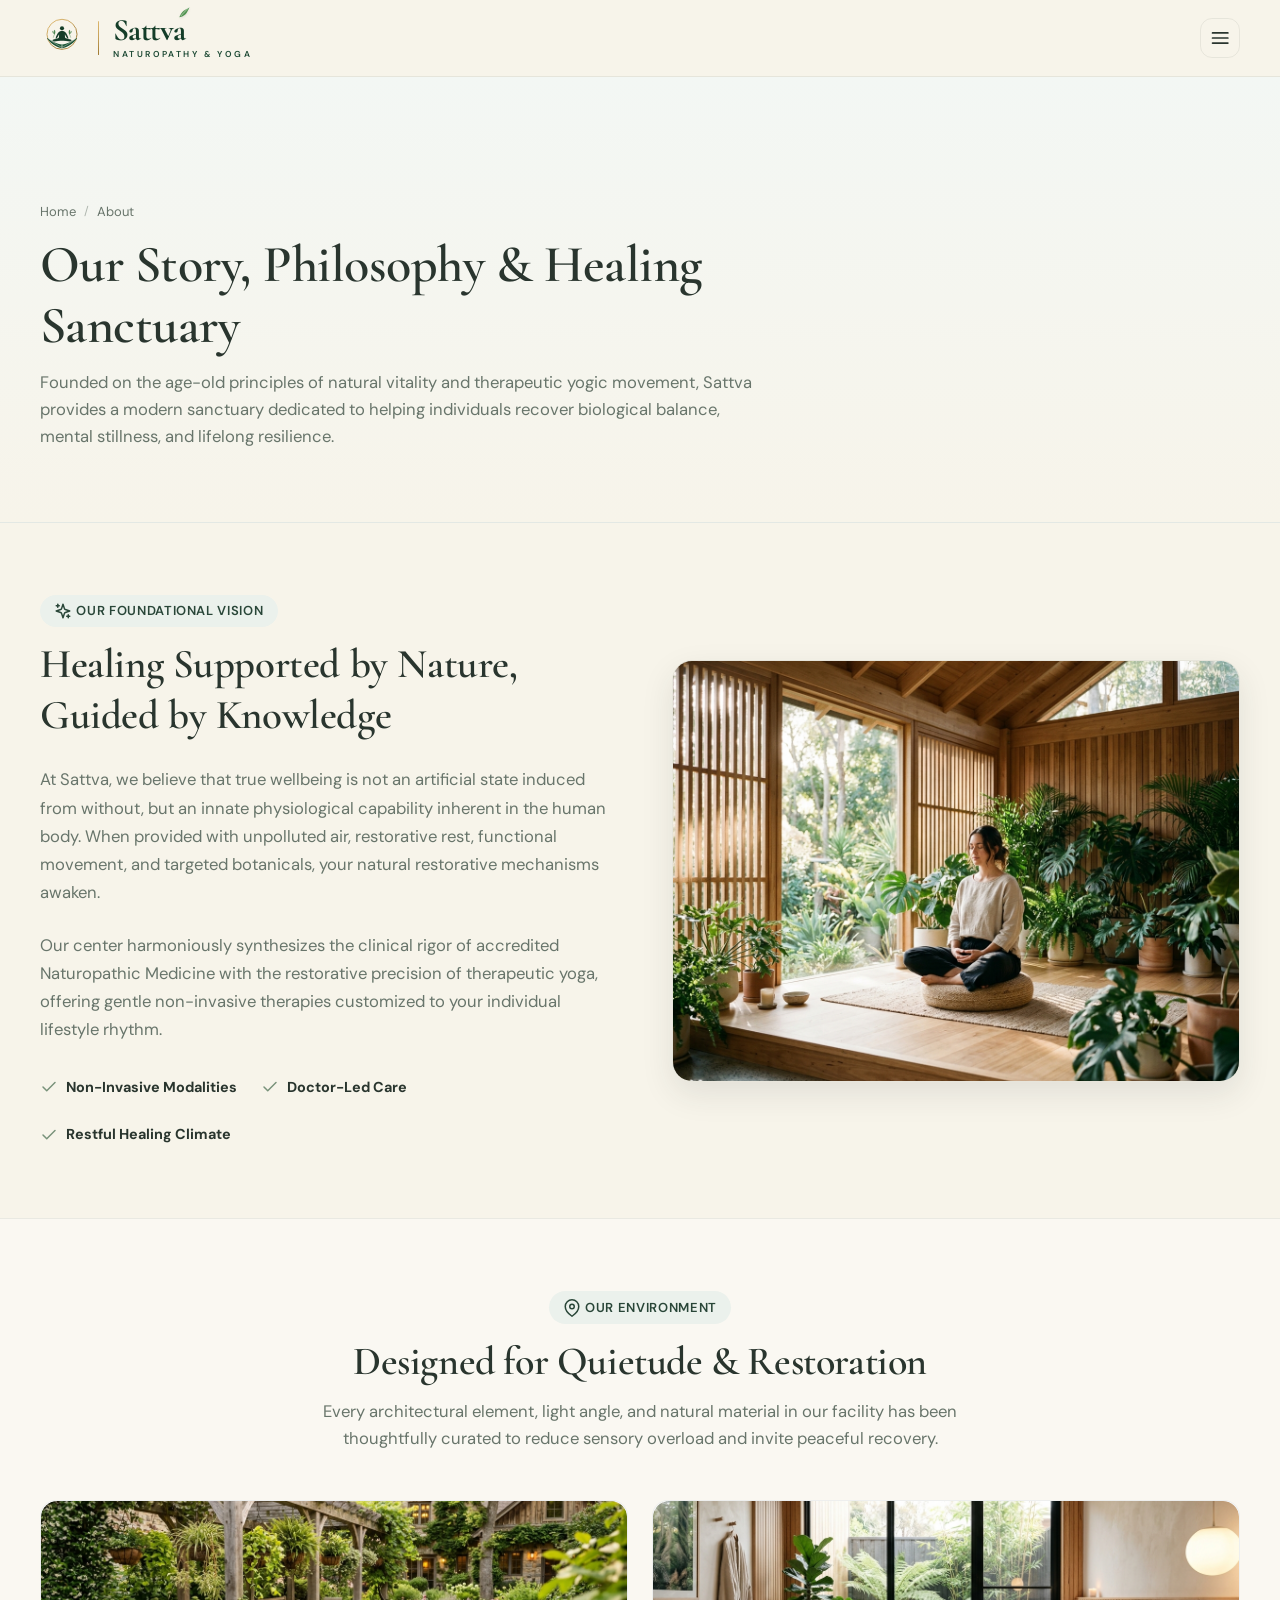
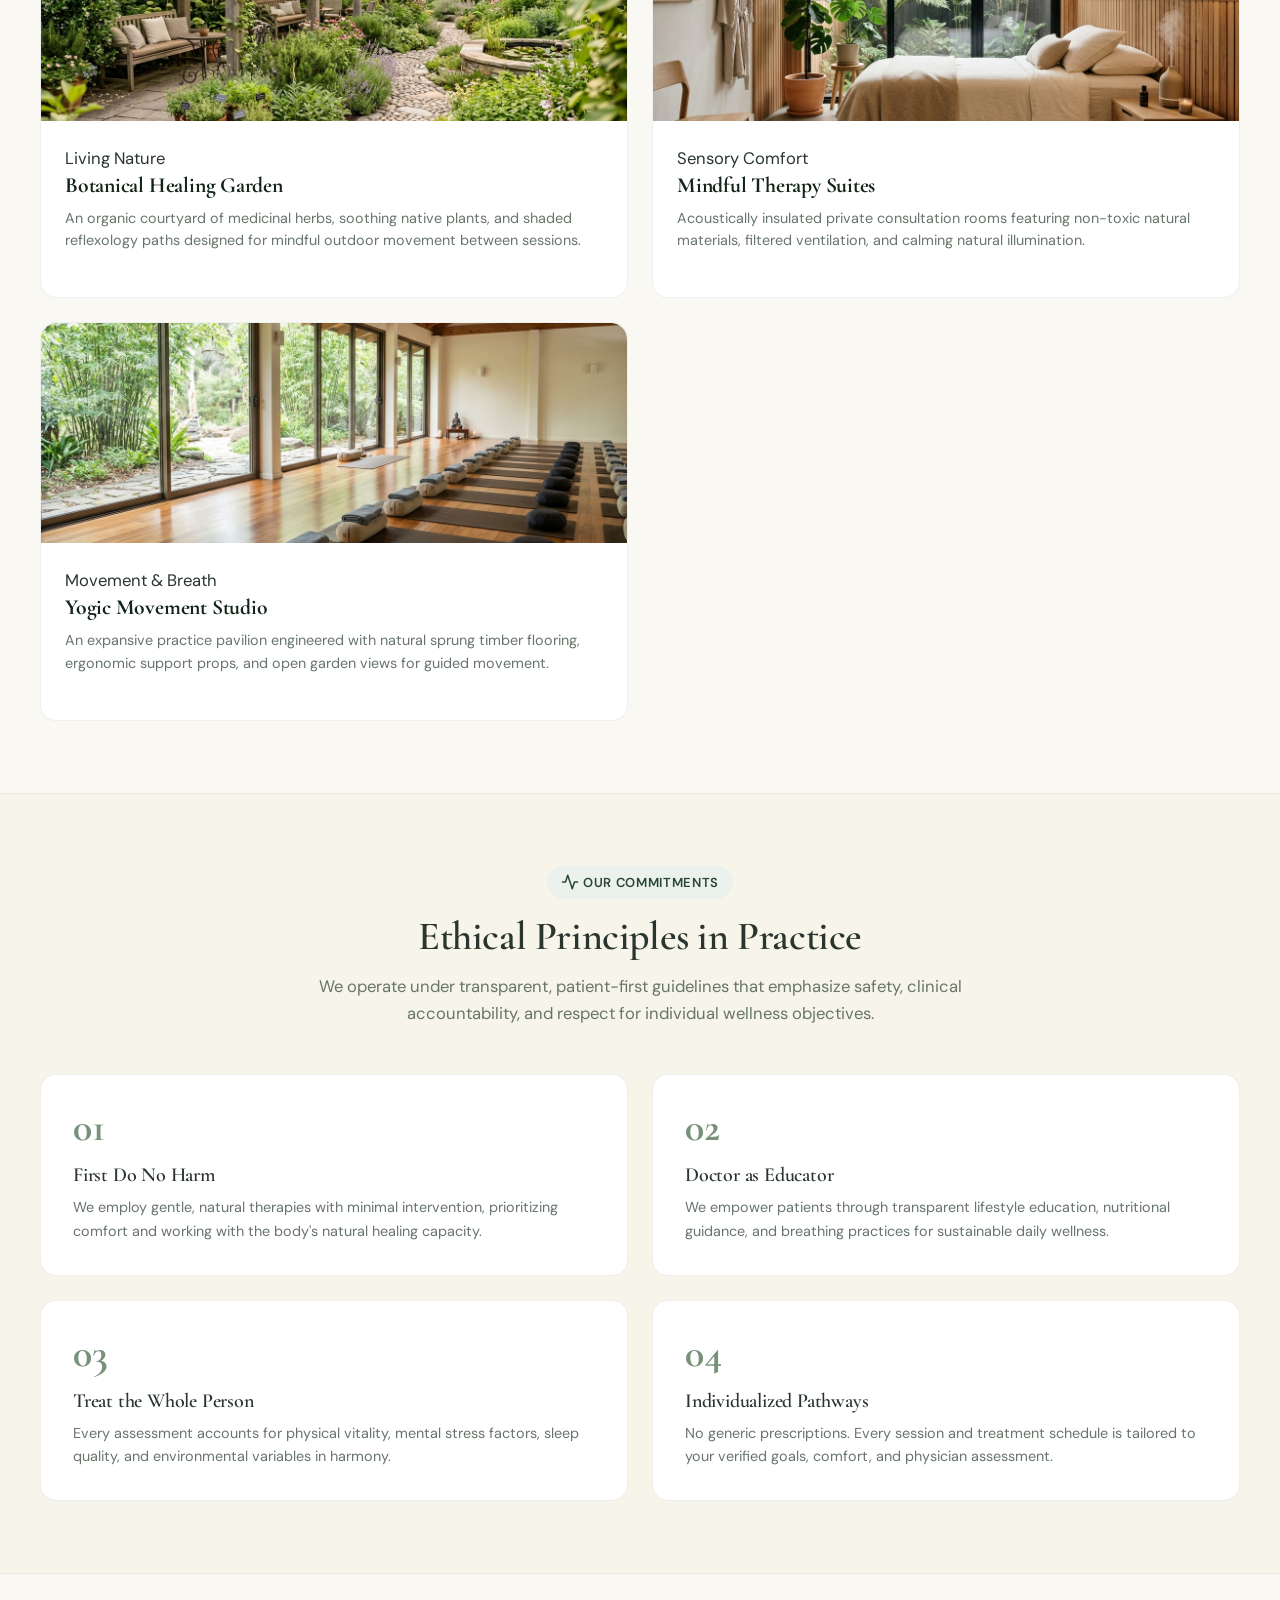
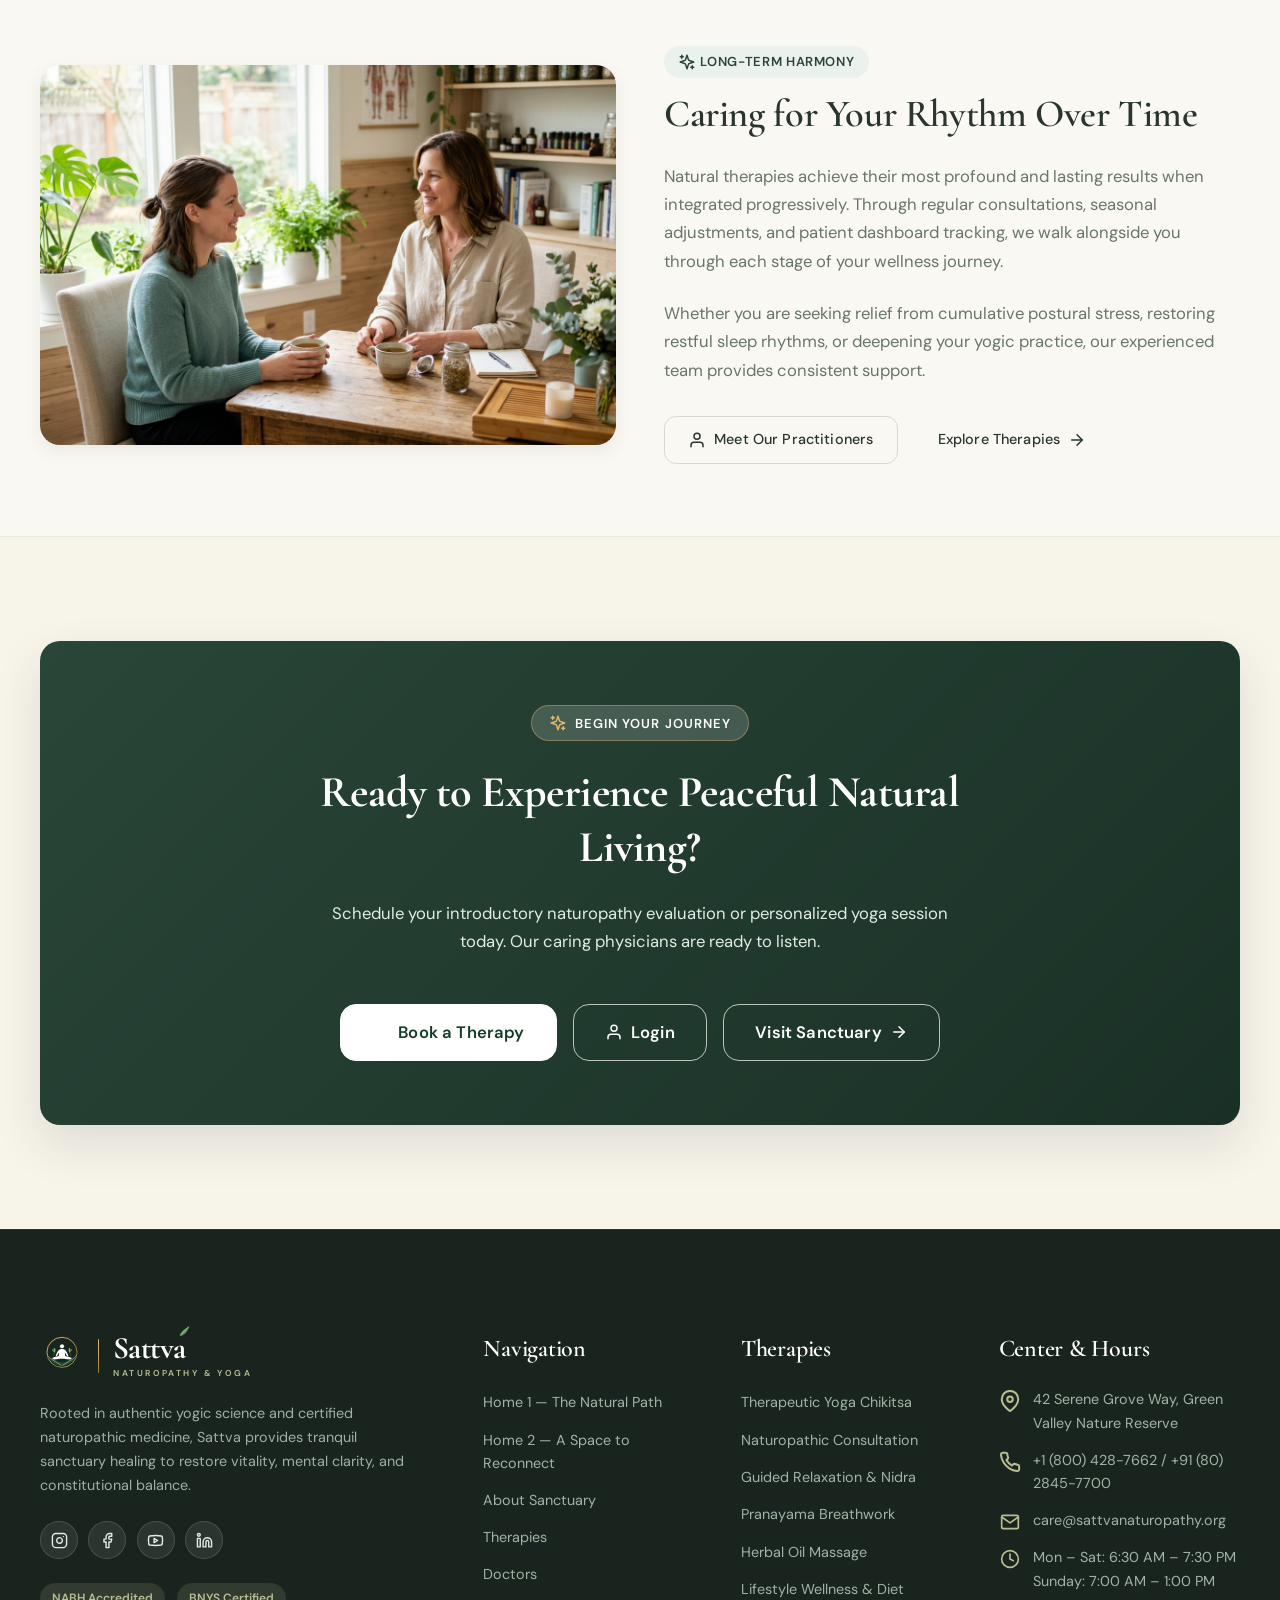
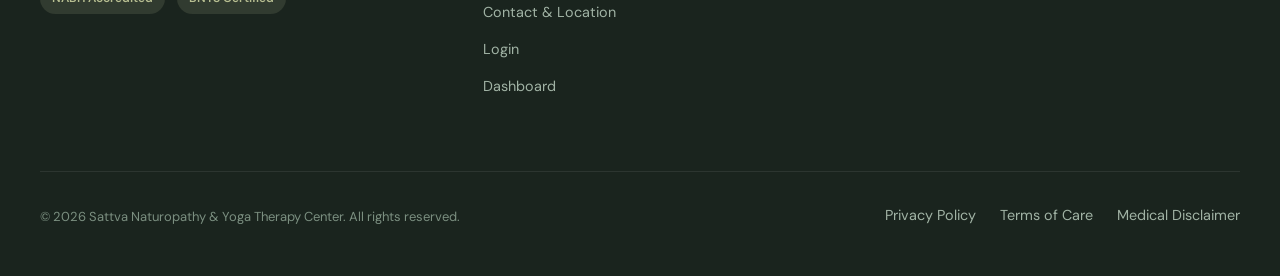
==== commit 23dc91d0: "first commit" ====
--- a/about.html
+++ b/about.html
@@ -3,6 +3,7 @@
 <head>
   <meta charset="UTF-8">
   <meta name="viewport" content="width=device-width, initial-scale=1.0">
+  <link rel="icon" type="image/svg+xml" href="assets/images/logo.svg">
   <title>About Our Sanctuary & Philosophy | Sattva Naturopathy & Yoga Therapy</title>
   <meta name="description" content="Discover the foundational philosophy, natural healing environment, and clinical credentials of Sattva Naturopathy and Yoga Therapy Center.">
   <link rel="stylesheet" href="css/tokens.css">
@@ -683,4 +684,3 @@
   <script src="js/navigation.js"></script>
 </body>
 </html>
-
--- a/css/components.css
+++ b/css/components.css
@@ -384,6 +384,23 @@
   gap: 0.4rem;
 }
 
+/* Ensure calendar icon inside Book a Therapy buttons is always crisp white */
+.nav-cta [data-icon="calendar"],
+.nav-cta [data-icon="calendar"] svg,
+.btn-primary [data-icon="calendar"],
+.btn-primary [data-icon="calendar"] svg,
+.btn-secondary [data-icon="calendar"],
+.btn-secondary [data-icon="calendar"] svg,
+.mobile-drawer-cta .btn-primary [data-icon="calendar"],
+.mobile-drawer-cta .btn-primary [data-icon="calendar"] svg,
+a.btn-primary [data-icon="calendar"],
+a.btn-primary [data-icon="calendar"] svg,
+button.btn-primary [data-icon="calendar"],
+button.btn-primary [data-icon="calendar"] svg {
+  color: #FFFFFF !important;
+  stroke: #FFFFFF !important;
+}
+
 .nav-cta:hover {
   background-color: var(--color-forest-hover);
   transform: translateY(-1px);
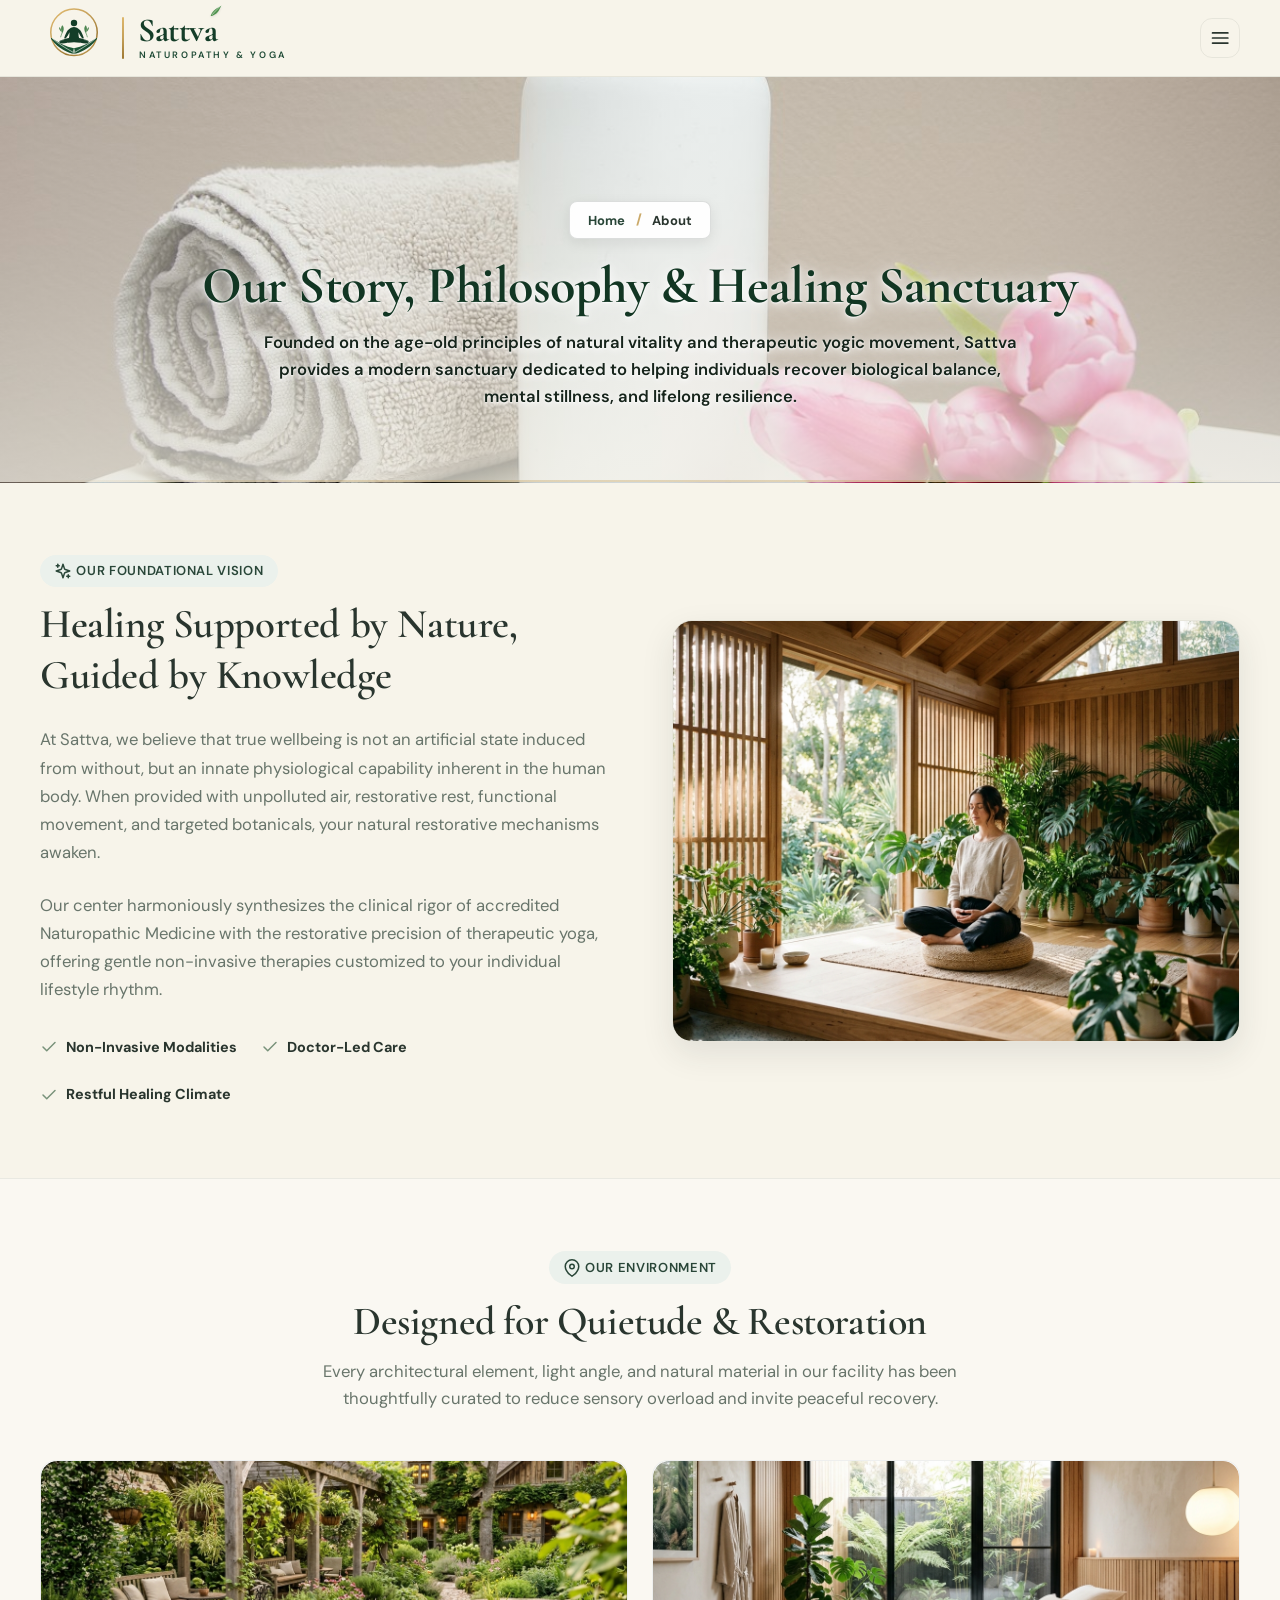
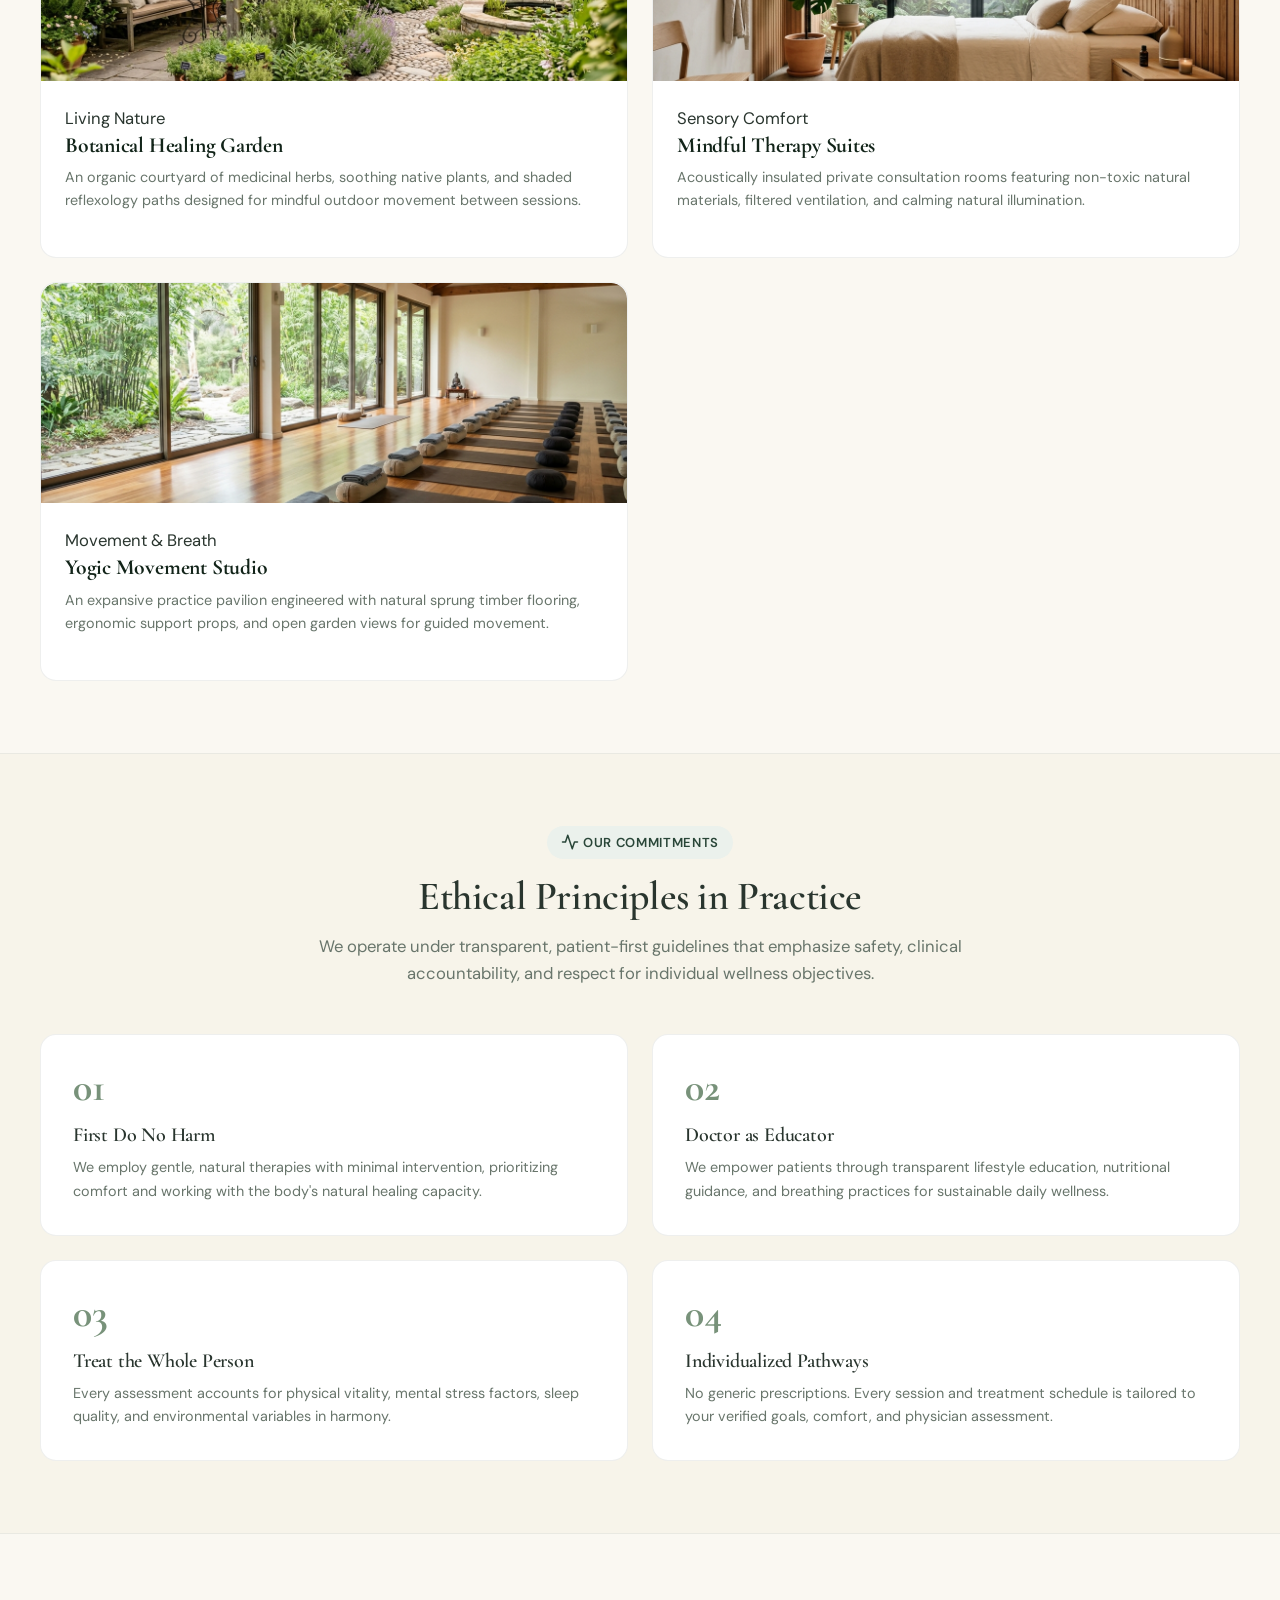
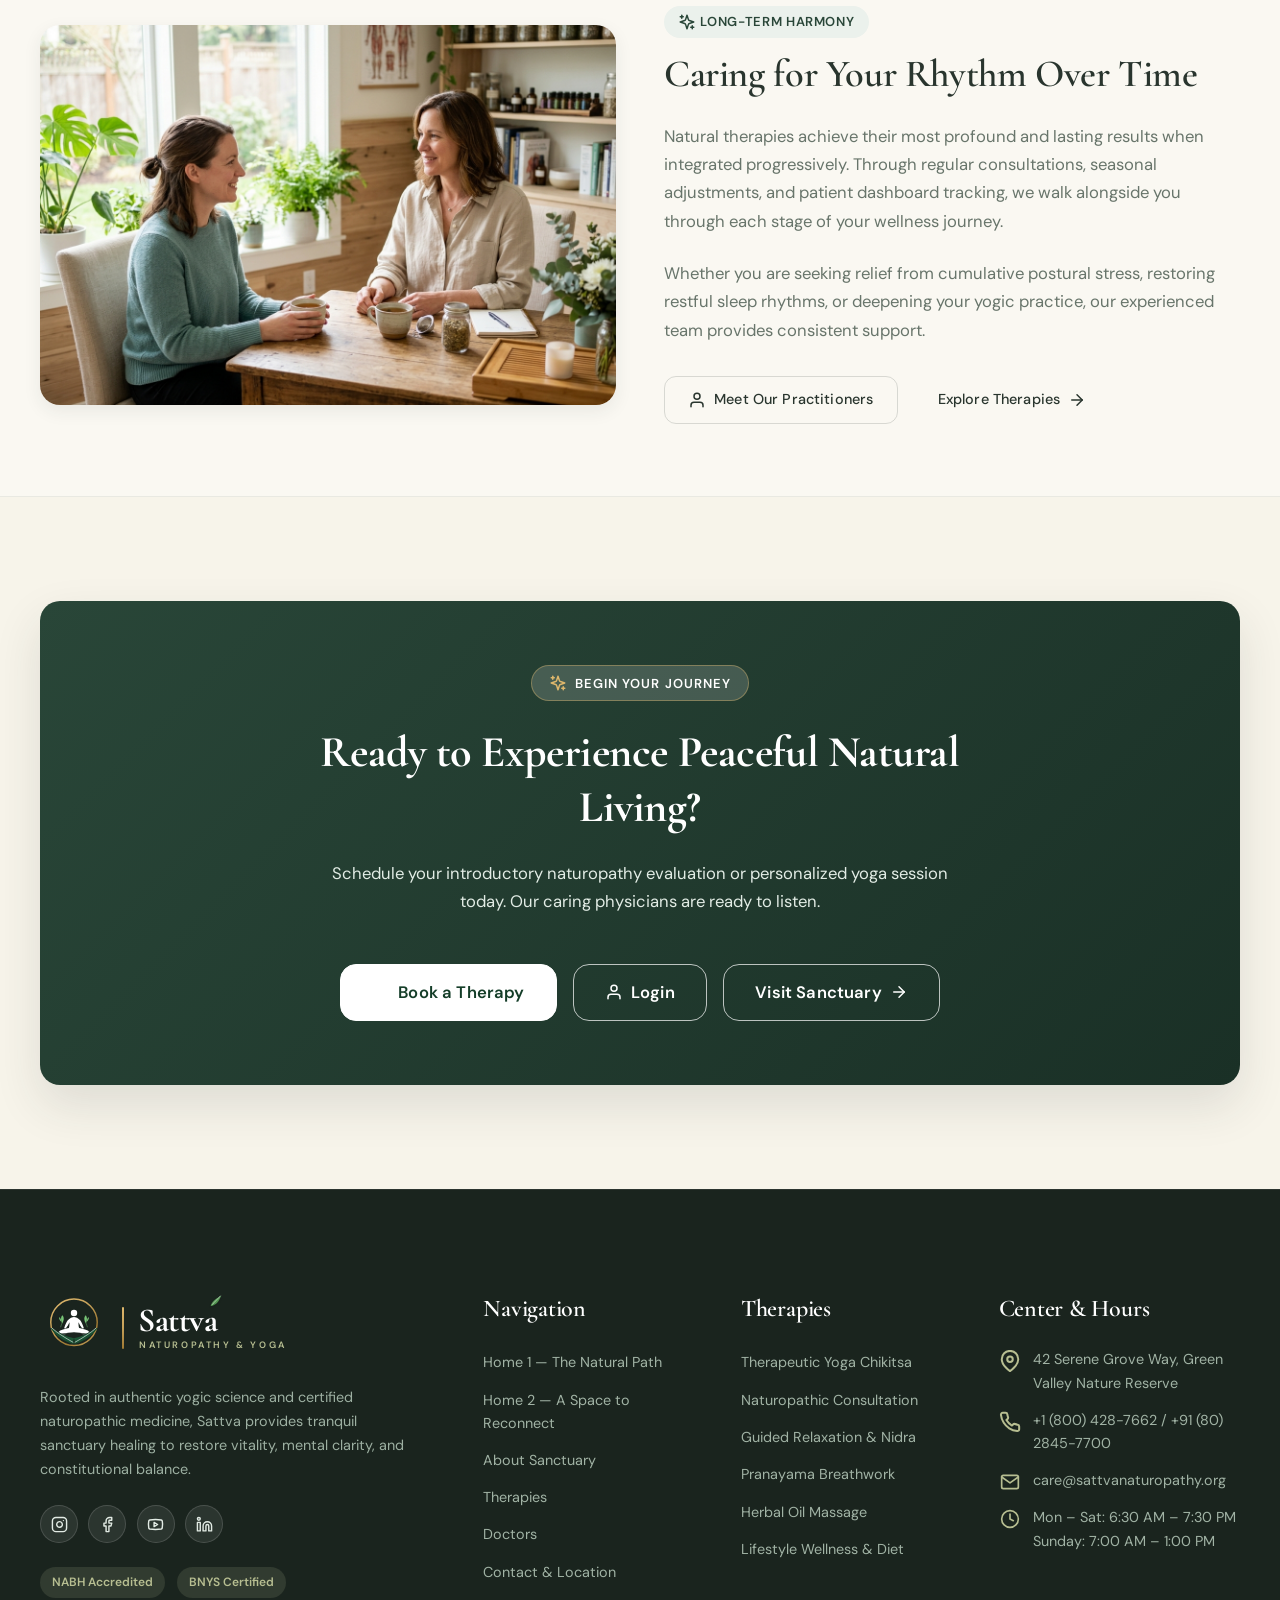
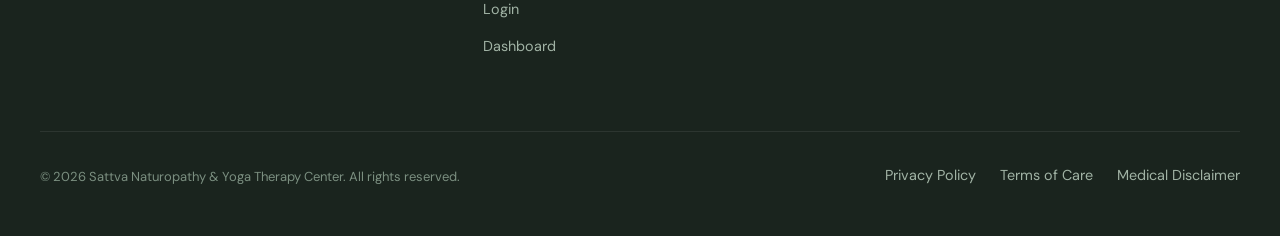
==== commit 240a2533: "first commit" ====
--- a/about.html
+++ b/about.html
@@ -302,7 +302,7 @@
 
   <main>
     <!-- SECTION 1: PAGE INTRO (Exact matching height & spacing) -->
-    <section class="page-intro">
+    <section class="page-intro page-intro-about" style="background-image: url('assets/images/about-facility-interior.jpg');">
       <div class="container">
         <div class="page-intro-inner">
           <nav class="breadcrumb-nav" aria-label="Breadcrumb">
@@ -352,7 +352,7 @@
 
           <div>
             <div style="border-radius: var(--radius-xl); overflow: hidden; box-shadow: var(--shadow-lg); border: 1px solid var(--color-border-subtle);">
-              <img src="assets/images/about-philosophy-generated.jpg" alt="Mindful meditation in sunlit pavilion surrounded by lush greenery" style="width: 100%; height: 420px; object-fit: cover;">
+              <img src="assets/images/about-philosophy-generated.jpg" alt="Mindful meditation in sunlit pavilion surrounded by lush greenery" style="width: 100%; height: clamp(240px, 45vw, 420px); object-fit: cover;">
             </div>
           </div>
         </div>
--- a/css/base.css
+++ b/css/base.css
@@ -38,9 +38,8 @@
   position: relative;
 }
 
-img, picture, video {
+img, picture, video, canvas, iframe {
   max-width: 100%;
-  height: auto;
   display: block;
 }
 
--- a/css/components.css
+++ b/css/components.css
@@ -165,7 +165,7 @@
 .nav-brand {
   display: inline-flex;
   align-items: center;
-  gap: 0.85rem;
+  gap: 0.9rem;
   color: var(--color-text-main);
   text-decoration: none;
   user-select: none;
@@ -179,15 +179,15 @@
 
 .nav-brand-logo,
 .nav-brand-logo.sattva-emblem {
-  width: 44px;
-  height: 44px;
+  width: 68px;
+  height: 68px;
   flex-shrink: 0;
   display: block;
 }
 
 .sattva-divider {
   width: 1.5px;
-  height: 34px;
+  height: 42px;
   background: var(--sattva-gold-grad, linear-gradient(180deg, #DEB76C 0%, #C5A059 50%, #9E7832 100%));
   flex-shrink: 0;
   border-radius: 1px;
@@ -202,7 +202,7 @@
 
 .nav-brand-title {
   font-family: var(--font-heading);
-  font-size: 1.95rem;
+  font-size: 2.1rem;
   font-weight: 700;
   letter-spacing: -0.015em;
   color: var(--sattva-text, var(--color-forest));
@@ -229,7 +229,7 @@
 
 .nav-brand-subtitle {
   font-family: var(--font-body);
-  font-size: 0.54rem;
+  font-size: 0.58rem;
   font-weight: 600;
   letter-spacing: 0.28em;
   text-transform: uppercase;
@@ -272,8 +272,9 @@
   align-items: center;
   gap: 0.35rem;
   font-size: var(--text-sm);
-  font-weight: var(--font-weight-medium);
-  color: var(--color-text-muted);
+  font-weight: var(--font-weight-semibold);
+  color: var(--color-forest);
+  letter-spacing: 0.01em;
   padding: 0.5rem 0.2rem;
   position: relative;
   transition: color var(--transition-fast);
@@ -281,7 +282,7 @@
 
 .nav-link:hover,
 .nav-link.active {
-  color: var(--color-forest);
+  color: var(--color-forest-hover);
 }
 
 [data-theme="dark"] .nav-link:hover,
@@ -469,24 +470,24 @@
     display: none !important;
   }
   .nav-brand-logo.sattva-emblem {
-    width: 36px;
-    height: 36px;
+    width: 48px;
+    height: 48px;
+  }
+  .sattva-divider {
+    height: 30px;
+  }
+  .nav-brand-title {
+    font-size: 1.5rem;
+  }
+}
+
+@media (max-width: 480px) {
+  .nav-brand-logo.sattva-emblem {
+    width: 44px;
+    height: 44px;
   }
   .sattva-divider {
     height: 26px;
-  }
-  .nav-brand-title {
-    font-size: 1.45rem;
-  }
-}
-
-@media (max-width: 480px) {
-  .nav-brand-logo.sattva-emblem {
-    width: 34px;
-    height: 34px;
-  }
-  .sattva-divider {
-    height: 24px;
   }
   .nav-brand-title {
     font-size: 1.35rem;
@@ -502,8 +503,8 @@
     gap: 0.5rem;
   }
   .nav-brand-logo.sattva-emblem {
-    width: 30px;
-    height: 30px;
+    width: 38px;
+    height: 38px;
   }
   .sattva-divider {
     height: 20px;
@@ -735,21 +736,116 @@
   min-height: 310px;
   display: flex;
   align-items: center;
-  background: linear-gradient(180deg, var(--color-sage-subtle) 0%, var(--color-bg-page) 100%);
+  background-color: var(--color-bg-page);
+  background-size: cover;
+  background-position: center center;
+  background-repeat: no-repeat;
   border-bottom: 1px solid var(--color-border-subtle);
+  overflow: hidden;
+  isolation: isolate;
+}
+
+/* Semi-transparent protective brand overlay - lighter opacity for clear, vibrant imagery */
+.page-intro::before {
+  content: "";
+  position: absolute;
+  inset: 0;
+  z-index: 1;
+  pointer-events: none;
+  background: linear-gradient(
+    180deg,
+    rgba(247, 244, 234, 0.28) 0%,
+    rgba(247, 244, 234, 0.45) 45%,
+    rgba(247, 244, 234, 0.72) 100%
+  );
+  transition: background var(--transition-base);
+}
+
+[data-theme="dark"] .page-intro::before {
+  background: linear-gradient(
+    180deg,
+    rgba(14, 22, 17, 0.35) 0%,
+    rgba(14, 22, 17, 0.52) 45%,
+    rgba(14, 22, 17, 0.80) 100%
+  );
+}
+
+/* Subtle decorative warm gold accent bar at the bottom of the intro */
+.page-intro::after {
+  content: "";
+  position: absolute;
+  bottom: 0;
+  left: 0;
+  right: 0;
+  height: 2px;
+  background: linear-gradient(90deg, transparent 0%, var(--sattva-gold, #C5A059) 30%, var(--sattva-gold, #C5A059) 70%, transparent 100%);
+  opacity: 0.35;
+  z-index: 3;
 }
 
 .page-intro-inner {
-  max-width: 780px;
-}
-
+  width: 100%;
+  max-width: 1040px;
+  margin-inline: auto;
+  text-align: center;
+  position: relative;
+  z-index: 2;
+}
+
+.page-intro .container {
+  position: relative;
+  z-index: 2;
+}
+
+/* Page-specific background images */
+.page-intro-about {
+  background-image: url('../assets/images/about-facility-interior.jpg');
+}
+
+.page-intro-therapies {
+  background-image: url('../assets/images/hero-yoga-peace.jpg');
+}
+
+.page-intro-doctors {
+  background-image: url('../assets/images/therapy-consult-generated.jpg');
+}
+
+.page-intro-contact {
+  background-image: url('../assets/images/contact-sanctuary-exterior.jpg');
+}
+
+/* Navigation Breadcrumb Box Component */
 .breadcrumb-nav {
-  display: flex;
-  align-items: center;
-  gap: 0.5rem;
+  display: inline-flex;
+  align-items: center;
+  justify-content: center;
+  gap: 0.65rem;
+  padding: 0.45rem 1.15rem;
+  background-color: var(--color-bg-surface);
+  background: rgba(255, 255, 255, 0.94);
+  border: 1.5px solid rgba(41, 53, 46, 0.16);
+  border-radius: var(--radius-sm);
+  box-shadow: 0 4px 14px rgba(0, 0, 0, 0.08);
   font-size: var(--text-xs);
-  color: var(--color-text-muted);
-  margin-bottom: var(--space-xs);
+  margin-bottom: var(--space-sm);
+  margin-inline: auto;
+  backdrop-filter: blur(8px);
+  -webkit-backdrop-filter: blur(8px);
+}
+
+[data-theme="dark"] .breadcrumb-nav {
+  background: rgba(20, 30, 24, 0.94);
+  border-color: rgba(255, 255, 255, 0.22);
+  box-shadow: 0 4px 16px rgba(0, 0, 0, 0.4);
+}
+
+.breadcrumb-item[aria-current="page"] {
+  color: var(--color-text-main, #1F2E24);
+  font-weight: 700;
+}
+
+[data-theme="dark"] .breadcrumb-item[aria-current="page"] {
+  color: #FFFFFF;
 }
 
 .breadcrumb-item {
@@ -758,23 +854,75 @@
   gap: 0.5rem;
 }
 
+.breadcrumb-item a {
+  color: var(--color-forest, #143D28);
+  font-weight: 700;
+  text-decoration: none;
+  transition: color var(--transition-fast);
+}
+
+.breadcrumb-item a:hover,
+.breadcrumb-item a:focus-visible {
+  color: var(--sattva-gold, #C5A059);
+  text-decoration: underline;
+}
+
+[data-theme="dark"] .breadcrumb-item a {
+  color: var(--color-sage, #8DA890);
+}
+
+[data-theme="dark"] .breadcrumb-item a:hover {
+  color: #DEB76C;
+}
+
 .breadcrumb-separator {
-  opacity: 0.5;
-  font-size: 0.75rem;
-}
-
+  color: var(--sattva-gold, #C5A059);
+  font-weight: 800;
+  font-size: 0.85rem;
+  opacity: 0.9;
+}
+
+/* High Contrast Intro Typography with Protective Halo Shadows */
 .page-intro-title {
   font-size: var(--text-3xl);
-  color: var(--color-text-main);
+  color: #123623;
+  font-weight: 700;
   margin-bottom: var(--space-xs);
   line-height: var(--line-height-tight);
+  text-shadow: 
+    0 1px 2px rgba(255, 255, 255, 0.95),
+    0 2px 10px rgba(255, 255, 255, 0.9),
+    0 0 24px rgba(255, 255, 255, 0.85);
 }
 
 .page-intro-desc {
   font-size: var(--text-base);
-  color: var(--color-text-muted);
+  color: #16241B;
+  font-weight: 600;
   max-width: 65ch;
+  margin-inline: auto;
   line-height: var(--line-height-body);
+  text-shadow: 
+    0 1px 2px rgba(255, 255, 255, 0.95),
+    0 2px 8px rgba(255, 255, 255, 0.9),
+    0 0 16px rgba(255, 255, 255, 0.75);
+}
+
+[data-theme="dark"] .page-intro-title {
+  color: #FFFFFF;
+  text-shadow: 
+    0 2px 6px rgba(0, 0, 0, 0.95),
+    0 4px 18px rgba(0, 0, 0, 0.9),
+    0 0 24px rgba(0, 0, 0, 0.8);
+}
+
+[data-theme="dark"] .page-intro-desc {
+  color: #EEF5F0;
+  font-weight: 500;
+  text-shadow: 
+    0 1px 4px rgba(0, 0, 0, 0.95),
+    0 2px 10px rgba(0, 0, 0, 0.9),
+    0 0 16px rgba(0, 0, 0, 0.8);
 }
 
 /* ==========================================================================
@@ -928,6 +1076,11 @@
   color: var(--color-forest);
 }
 
+.card-price small {
+  font-family: var(--font-body);
+  font-size: 0.9rem !important;
+}
+
 [data-theme="dark"] .card-price {
   color: var(--color-sage);
 }
@@ -1087,17 +1240,60 @@
   margin-bottom: var(--space-2xl);
 }
 
-@media (max-width: 1024px) {
+/* Tablet & iPad Footer Optimization (681px to 1024px) */
+@media (min-width: 681px) and (max-width: 1024px) {
+  .site-footer {
+    padding-top: var(--space-2xl);
+    padding-bottom: var(--space-xl);
+  }
+
   .footer-grid {
-    grid-template-columns: 1fr 1fr;
-    gap: var(--space-xl);
-  }
-}
-
-@media (max-width: 600px) {
+    grid-template-columns: repeat(3, 1fr) !important;
+    gap: clamp(1.25rem, 3vw, 2.25rem);
+    margin-bottom: var(--space-xl);
+  }
+
+  .footer-col-brand {
+    grid-column: 1 / -1;
+    max-width: 760px;
+    padding-bottom: var(--space-lg);
+    border-bottom: 1px solid rgba(255, 255, 255, 0.08);
+    margin-bottom: var(--space-xs);
+  }
+
+  .footer-col-brand .footer-brand-desc {
+    max-width: 62ch;
+  }
+
+  .footer-col-title {
+    font-size: var(--text-base);
+    margin-bottom: var(--space-sm);
+  }
+
+  .footer-link,
+  .footer-contact-item {
+    font-size: 0.86rem;
+  }
+}
+
+/* Mobile Footer Optimization (<= 680px) */
+@media (max-width: 680px) {
+  .site-footer {
+    padding-top: var(--space-xl);
+    padding-bottom: var(--space-lg);
+  }
+
   .footer-grid {
-    grid-template-columns: 1fr;
+    grid-template-columns: 1fr !important;
     gap: var(--space-lg);
+    margin-bottom: var(--space-lg);
+  }
+
+  .footer-col-brand {
+    grid-column: 1 / -1;
+    display: block;
+    padding-bottom: var(--space-md);
+    border-bottom: 1px solid rgba(255, 255, 255, 0.08);
   }
 }
 
@@ -1267,6 +1463,23 @@
   gap: 1.5rem;
 }
 
+@media (max-width: 1024px) {
+  .footer-bottom {
+    flex-direction: column;
+    align-items: center;
+    justify-content: center;
+    text-align: center;
+    gap: 0.85rem;
+    padding-top: var(--space-md);
+  }
+
+  .footer-bottom-links {
+    justify-content: center;
+    flex-wrap: wrap;
+    gap: 1.25rem;
+  }
+}
+
 
 /* ==========================================================================
    PHASE 2 HOMEPAGE SPECIFIC COMPONENTS & HERO PATTERNS
@@ -1281,6 +1494,152 @@
   position: relative;
   padding-block: var(--space-xl);
   overflow: hidden;
+}
+
+/* ==========================================================================
+   HERO FULLSCREEN (HOME 2) — VIEWPORT-FITTING HERO FOR ALL DEVICES
+   Fits the viewport properly on desktop, laptop, tablet, and mobile.
+   ========================================================================== */
+.hero-fullscreen.hero-fullscreen-h2 {
+  min-height: calc(100vh - var(--nav-height));
+  min-height: calc(100dvh - var(--nav-height));
+  height: calc(100dvh - var(--nav-height));
+  max-height: 100dvh;
+  display: flex;
+  align-items: center;
+  justify-content: center;
+  position: relative;
+  padding-block: clamp(0.75rem, 1.8vh, 1.5rem);
+  background-color: var(--color-bg-page);
+  overflow: hidden;
+  box-sizing: border-box;
+}
+
+.hero-fullscreen-h2 .hero-h2-container {
+  width: 100%;
+  height: 100%;
+  max-height: 100%;
+  display: flex;
+  flex-direction: column;
+  justify-content: space-between;
+  align-items: center;
+  box-sizing: border-box;
+  gap: clamp(0.4rem, 1.2vh, 1rem);
+}
+
+.hero-fullscreen-h2 .hero-h2-content {
+  text-align: center;
+  max-width: 820px;
+  margin-inline: auto;
+  flex-shrink: 0;
+  display: flex;
+  flex-direction: column;
+  align-items: center;
+}
+
+.hero-fullscreen-h2 .hero-h2-tag {
+  margin-bottom: clamp(0.35rem, 0.8vh, 0.6rem);
+}
+
+.hero-fullscreen-h2 .hero-h2-title {
+  font-size: clamp(1.65rem, 2.3vw + 0.8vh, 2.65rem);
+  margin-bottom: clamp(0.3rem, 0.7vh, 0.55rem);
+  color: var(--color-text-main);
+  line-height: 1.15;
+  letter-spacing: -0.01em;
+}
+
+.hero-fullscreen-h2 .hero-h2-desc {
+  font-size: clamp(0.85rem, 0.8vw + 0.3vh, 1.05rem);
+  color: var(--color-text-muted);
+  line-height: clamp(1.4, 1.35 + 0.25vh, 1.6);
+  max-width: 62ch;
+  margin-inline: auto;
+  margin-bottom: clamp(0.5rem, 1.2vh, 0.95rem);
+}
+
+.hero-fullscreen-h2 .hero-h2-actions {
+  display: flex;
+  justify-content: center;
+  gap: clamp(0.4rem, 1vw, 0.75rem);
+  flex-wrap: wrap;
+}
+
+.hero-fullscreen-h2 .hero-h2-actions .btn {
+  padding: clamp(0.5rem, 1vh, 0.75rem) clamp(1rem, 1.8vw, 1.5rem);
+  font-size: clamp(0.82rem, 0.85vw, 0.95rem);
+}
+
+/* Naturally Lit Wellness Image Showcase */
+.hero-fullscreen-h2 .hero-image-frame {
+  position: relative;
+  width: 100%;
+  max-width: 960px;
+  margin-inline: auto;
+  flex: 1 1 0;
+  min-height: 140px;
+  max-height: clamp(180px, 44vh, 440px);
+  border: 1px solid var(--color-border-subtle);
+  border-radius: var(--radius-xl);
+  overflow: hidden;
+  box-shadow: var(--shadow-lg);
+  box-sizing: border-box;
+}
+
+.hero-fullscreen-h2 .hero-image-frame > img {
+  display: block;
+  width: 100%;
+  height: 100%;
+  object-fit: cover;
+  object-position: center 38%;
+}
+
+.hero-fullscreen-h2 .hero-image-gradient {
+  position: absolute;
+  inset: 0;
+  background: linear-gradient(180deg, transparent 50%, rgba(19, 26, 22, 0.72) 100%);
+  pointer-events: none;
+}
+
+.hero-fullscreen-h2 .hero-image-overlay-content {
+  position: absolute;
+  bottom: clamp(0.6rem, 1.5vh, 1.15rem);
+  inset-inline-start: clamp(0.75rem, 2vw, 1.5rem);
+  inset-inline-end: clamp(0.75rem, 2vw, 1.5rem);
+  display: flex;
+  justify-content: space-between;
+  align-items: center;
+  flex-wrap: wrap;
+  gap: 0.5rem;
+  color: #FFFFFF;
+  z-index: 2;
+}
+
+.hero-fullscreen-h2 .hero-image-title {
+  font-family: var(--font-heading);
+  font-size: clamp(0.95rem, 1.2vw, 1.25rem);
+  font-weight: 600;
+  color: #FFFFFF;
+  text-shadow: 0 1px 3px rgba(0, 0, 0, 0.5);
+}
+
+.hero-fullscreen-h2 .hero-image-pills {
+  display: flex;
+  gap: 0.4rem;
+  flex-wrap: wrap;
+}
+
+.hero-fullscreen-h2 .hero-image-pill {
+  background: rgba(255, 255, 255, 0.22);
+  backdrop-filter: blur(8px);
+  -webkit-backdrop-filter: blur(8px);
+  padding: 0.25rem 0.65rem;
+  border-radius: var(--radius-pill);
+  font-size: clamp(0.68rem, 0.75vw, 0.75rem);
+  font-weight: 500;
+  color: #FFFFFF;
+  border: 1px solid rgba(255, 255, 255, 0.25);
+  text-shadow: 0 1px 2px rgba(0, 0, 0, 0.4);
 }
 
 @media (max-width: 768px) {
@@ -1288,6 +1647,47 @@
     min-height: calc(100vh - var(--nav-height));
     min-height: calc(100dvh - var(--nav-height));
     padding-block: var(--space-xl);
+  }
+  .hero-fullscreen-h2 {
+    padding-block: clamp(0.5rem, 1.2vh, 1rem);
+  }
+  .hero-fullscreen-h2 .hero-h2-desc {
+    max-width: 52ch;
+  }
+  .hero-fullscreen-h2 .hero-image-frame {
+    border-radius: var(--radius-lg);
+    max-height: clamp(160px, 36vh, 280px);
+  }
+}
+
+@media (max-width: 480px) {
+  .hero-fullscreen-h2 .hero-h2-title {
+    font-size: clamp(1.45rem, 5.5vw, 1.85rem);
+  }
+  .hero-fullscreen-h2 .hero-h2-desc {
+    font-size: 0.82rem;
+    line-height: 1.45;
+  }
+  .hero-fullscreen-h2 .hero-image-frame {
+    min-height: 130px;
+    max-height: clamp(140px, 32vh, 220px);
+  }
+  .hero-fullscreen-h2 .hero-image-overlay-content {
+    justify-content: center;
+    text-align: center;
+  }
+}
+
+@media (max-height: 520px) {
+  .hero-fullscreen-h2 {
+    height: auto;
+    min-height: calc(100dvh - var(--nav-height));
+    max-height: none;
+    padding-block: 1.5rem;
+  }
+  .hero-fullscreen-h2 .hero-image-frame {
+    min-height: 160px;
+    height: 180px;
   }
 }
 
@@ -2029,3 +2429,186 @@
     max-width: 100% !important;
   }
 }
+
+/* ==========================================================================
+   CONTACT PAGE DUMMY GOOGLE MAP COMPONENT
+   ========================================================================== */
+.contact-map-card {
+  background-color: var(--color-bg-surface);
+  border: 1px solid var(--color-border-subtle);
+  border-radius: var(--radius-xl);
+  overflow: hidden;
+  box-shadow: var(--shadow-md);
+  position: relative;
+}
+
+.contact-map-wrap {
+  position: relative;
+  width: 100%;
+  height: clamp(340px, 45vh, 460px);
+  background-color: var(--color-sage-subtle);
+  background-image: 
+    radial-gradient(var(--color-border-subtle) 1px, transparent 1px),
+    linear-gradient(to right, rgba(120, 146, 122, 0.08) 1px, transparent 1px),
+    linear-gradient(to bottom, rgba(120, 146, 122, 0.08) 1px, transparent 1px);
+  background-size: 24px 24px, 48px 48px, 48px 48px;
+}
+
+.contact-map-iframe {
+  width: 100%;
+  height: 100%;
+  border: 0;
+  display: block;
+}
+
+/* Dark mode filter for the map so it fits seamlessly with the dark theme */
+[data-theme="dark"] .contact-map-iframe {
+  filter: invert(90%) hue-rotate(180deg) contrast(95%);
+}
+
+.contact-map-info-badge {
+  position: absolute;
+  top: 1.25rem;
+  inset-inline-start: 1.25rem;
+  background-color: var(--color-bg-surface-elevated);
+  border: 1px solid var(--color-border-subtle);
+  border-radius: var(--radius-lg);
+  padding: 1rem 1.25rem;
+  box-shadow: var(--shadow-lg);
+  max-width: 380px;
+  backdrop-filter: blur(8px);
+  z-index: 5;
+  transition: transform var(--transition-base), box-shadow var(--transition-base);
+}
+
+.contact-map-info-badge:hover {
+  transform: translateY(-2px);
+  box-shadow: var(--shadow-xl);
+}
+
+.map-badge-header {
+  display: flex;
+  align-items: flex-start;
+  gap: 0.75rem;
+  margin-bottom: 0.75rem;
+}
+
+.map-badge-pin {
+  color: var(--color-forest);
+  width: 24px;
+  height: 24px;
+  flex-shrink: 0;
+  margin-top: 0.15rem;
+}
+
+[data-theme="dark"] .map-badge-pin {
+  color: var(--color-sage);
+}
+
+.map-badge-title {
+  font-family: var(--font-heading);
+  font-size: var(--text-base);
+  font-weight: 700;
+  color: var(--color-text-main);
+  margin: 0 0 0.2rem 0;
+  line-height: 1.25;
+}
+
+.map-badge-subtitle {
+  font-size: var(--text-xs);
+  color: var(--color-text-muted);
+  margin: 0;
+  line-height: 1.4;
+}
+
+.map-badge-footer {
+  display: flex;
+  align-items: center;
+  justify-content: space-between;
+  gap: 0.75rem;
+  padding-top: 0.65rem;
+  border-top: 1px solid var(--color-border-subtle);
+  flex-wrap: wrap;
+}
+
+.map-badge-status {
+  display: inline-flex;
+  align-items: center;
+  gap: 0.4rem;
+  font-size: 0.75rem;
+  color: var(--color-text-muted);
+  font-weight: 500;
+}
+
+.status-indicator-dot {
+  width: 7px;
+  height: 7px;
+  border-radius: var(--radius-pill);
+  background-color: var(--color-success, #4A7A57);
+  display: inline-block;
+  box-shadow: 0 0 0 2px rgba(74, 122, 87, 0.2);
+}
+
+/* ==========================================================================
+   MOBILE RESPONSIVE REFINEMENTS ACROSS ALL VIEWS
+   ========================================================================== */
+@media (max-width: 768px) {
+  .section {
+    padding-block: clamp(2.5rem, 6vw, 3.5rem);
+  }
+  .section-lg {
+    padding-block: clamp(3rem, 7vw, 4.5rem);
+  }
+  .page-intro {
+    padding-top: calc(var(--nav-height) + 1.25rem);
+    padding-bottom: 2rem;
+    min-height: 240px;
+  }
+  .page-intro-title {
+    font-size: clamp(1.65rem, 5.5vw, 2.2rem);
+  }
+  .page-intro-desc {
+    font-size: 0.92rem;
+    line-height: 1.55;
+  }
+}
+
+@media (max-width: 600px) {
+  .contact-map-info-badge {
+    position: static;
+    margin: 1rem;
+    max-width: calc(100% - 2rem);
+    border-radius: var(--radius-md);
+    padding: 0.85rem 1rem;
+  }
+  .contact-map-wrap {
+    height: 280px;
+  }
+  .contact-inquiry-actions {
+    flex-direction: column !important;
+    align-items: stretch !important;
+    gap: 1rem !important;
+  }
+  .contact-inquiry-actions .btn {
+    width: 100% !important;
+  }
+}
+
+@media (max-width: 480px) {
+  .cta-actions {
+    flex-direction: column !important;
+    align-items: center !important;
+    gap: 0.65rem !important;
+  }
+  .cta-actions .btn {
+    width: 100% !important;
+    max-width: 320px !important;
+  }
+  .card-media,
+  .card-img-wrap {
+    height: clamp(170px, 50vw, 220px);
+  }
+  .card-body {
+    padding: 1.15rem;
+  }
+}
